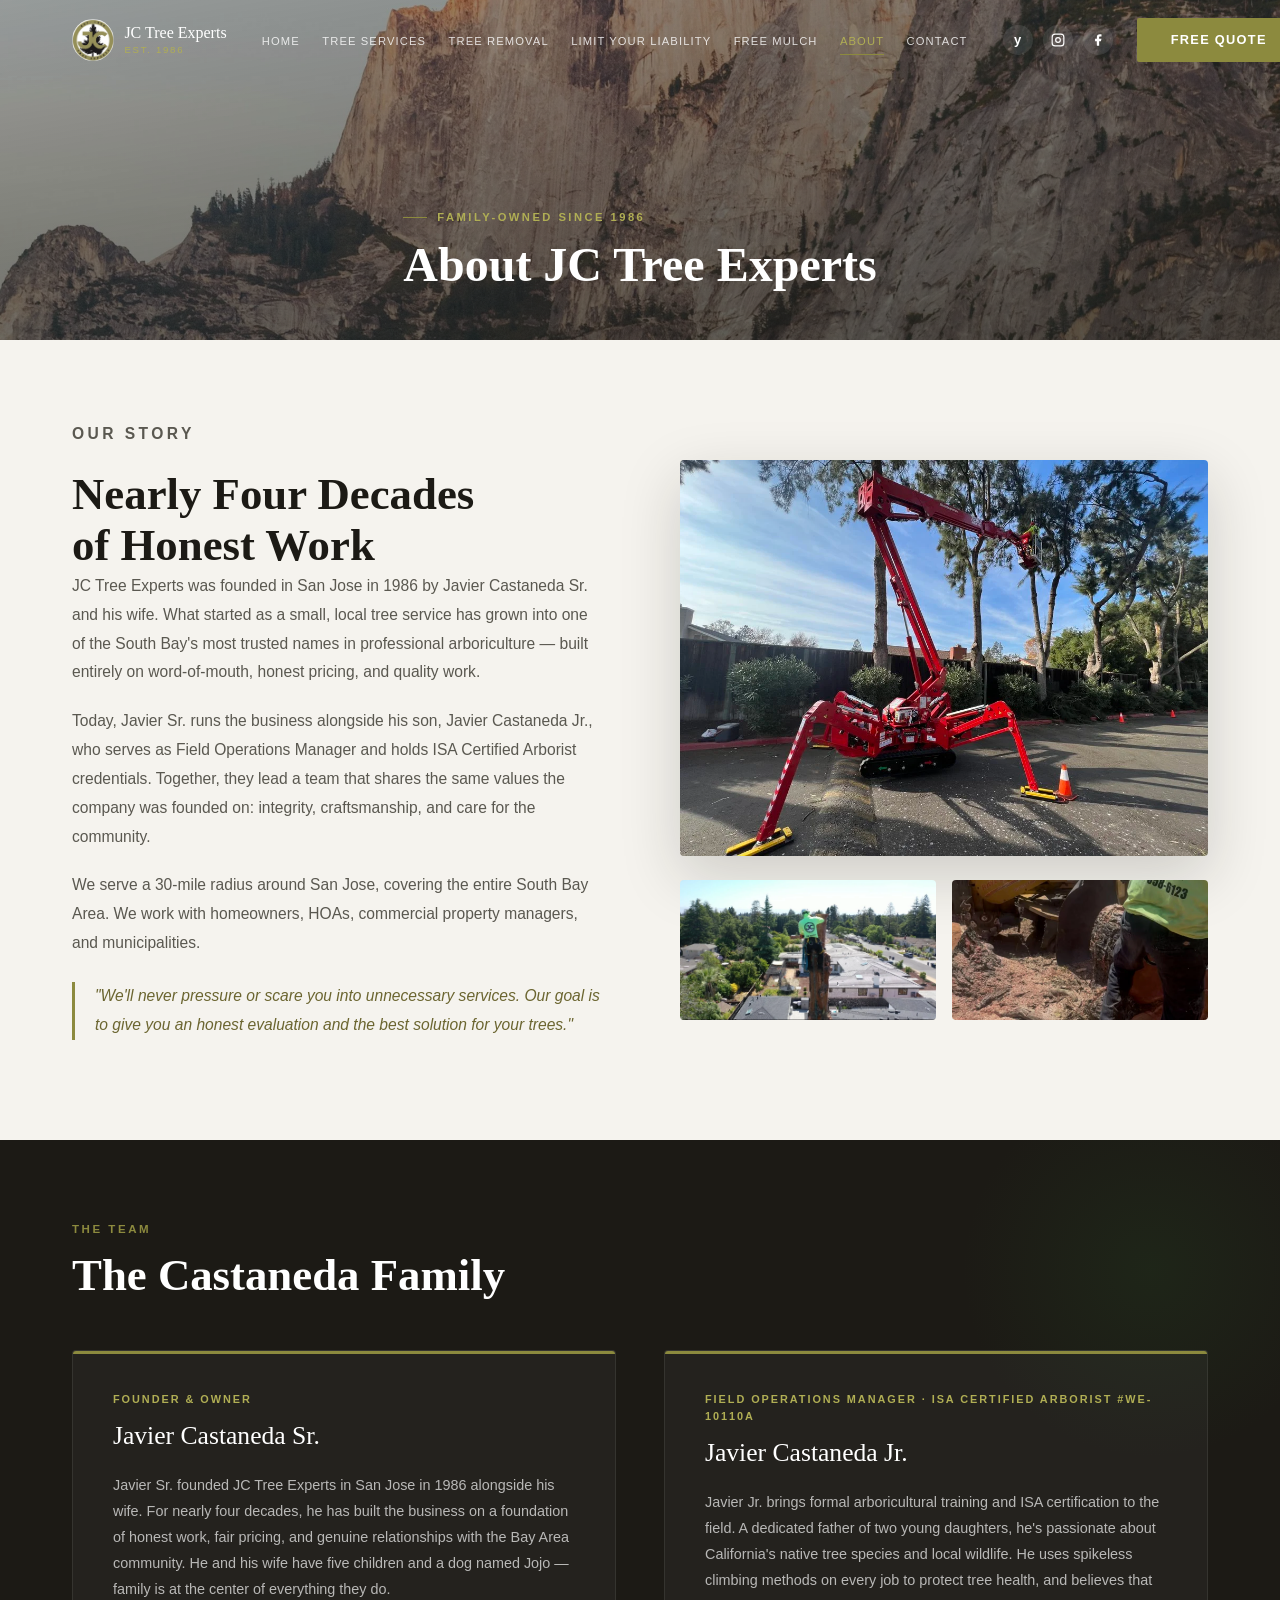
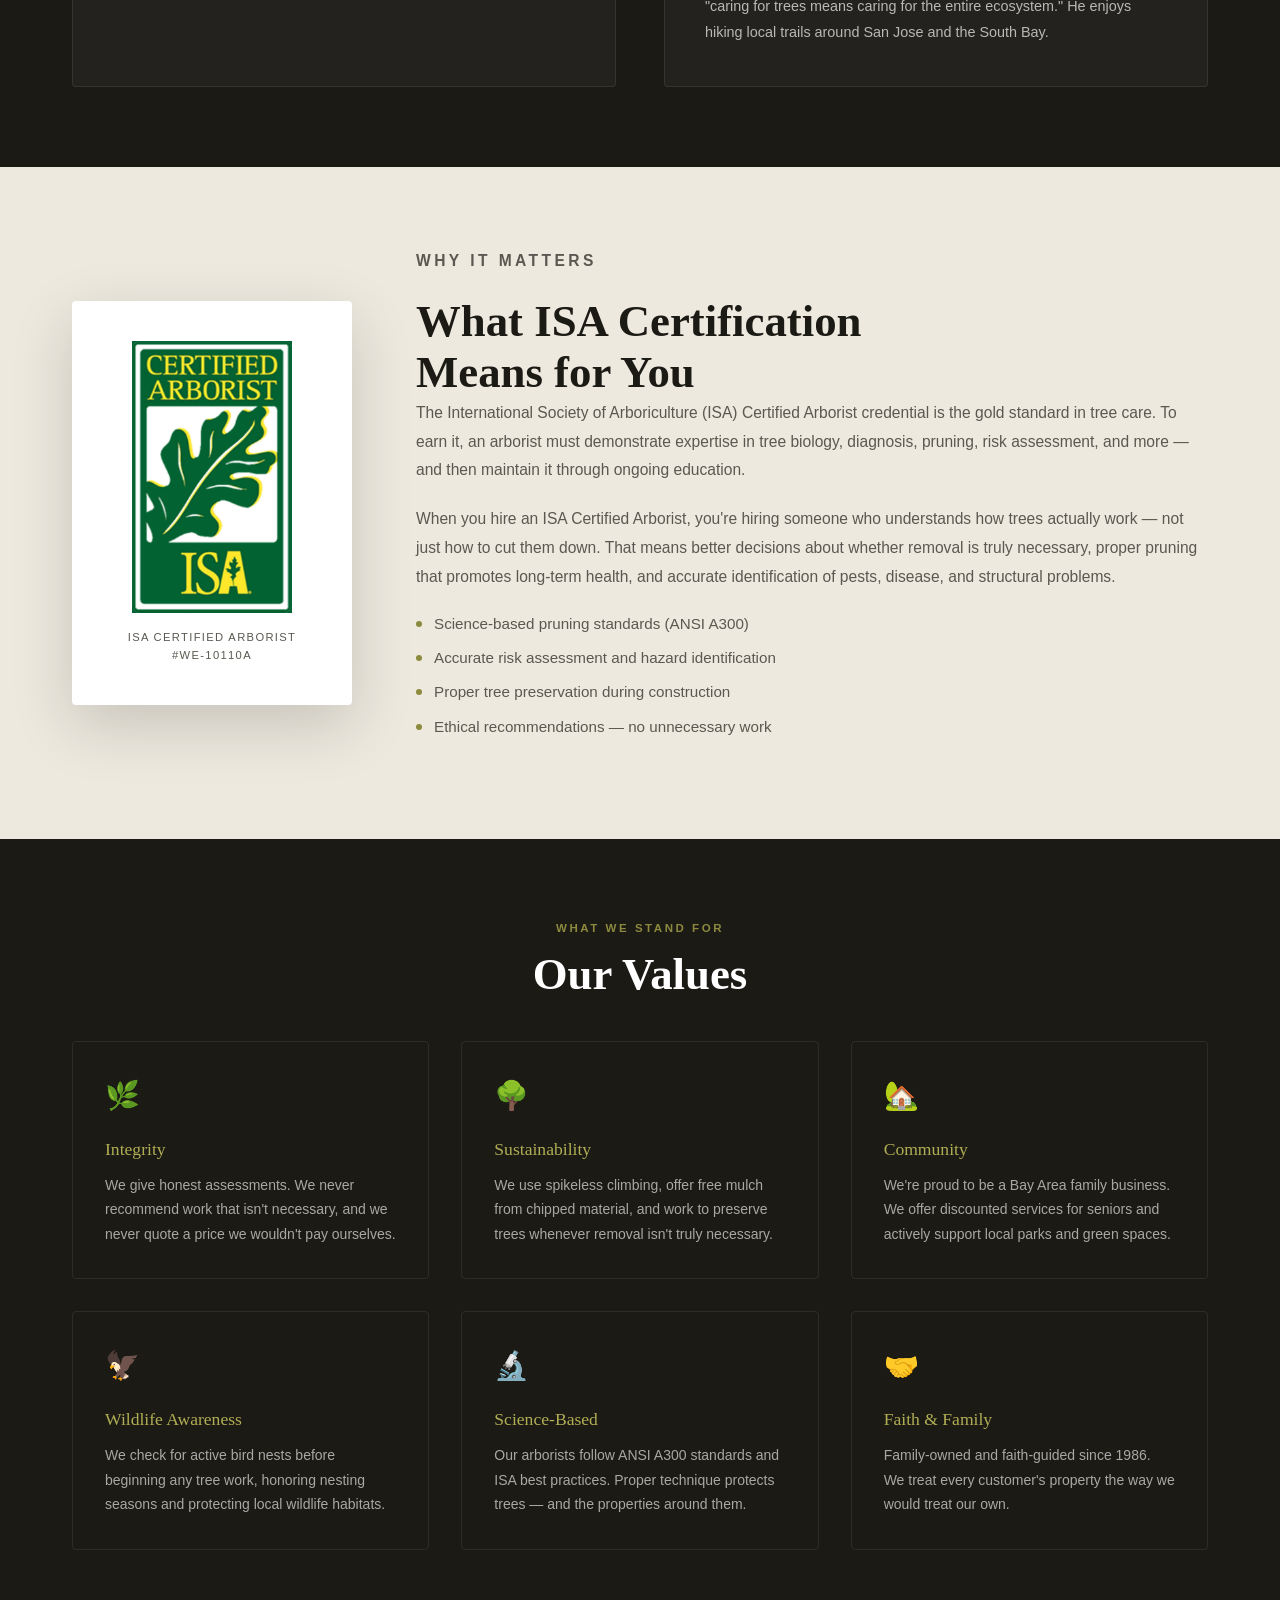
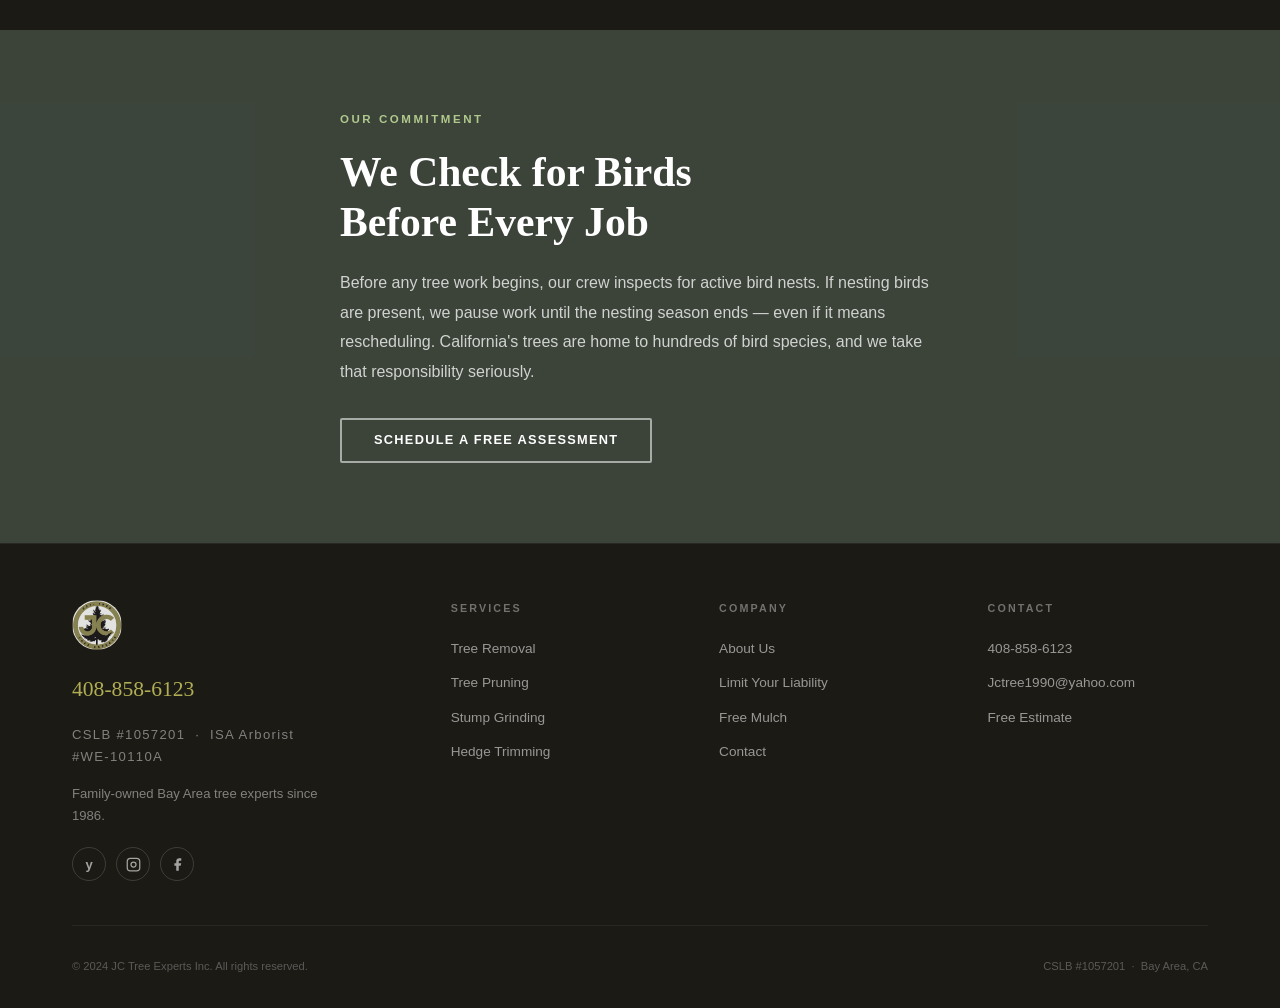
==== about.html @ c5235507 "Replace Yelp SVG with simple bold Y text" ====
<!DOCTYPE html>
<html lang="en">
<head>
<meta charset="UTF-8">
<meta name="viewport" content="width=device-width, initial-scale=1.0">
<title>About Us | JC Tree Experts</title>
<meta name="description" content="JC Tree Experts — family-owned since 1986 by Javier Castaneda Sr. and son Javier Jr., ISA Certified Arborist. Serving the South Bay Area with integrity.">
<link rel="stylesheet" href="styles.css">
<style>
.about-story{padding:5rem 0;background:var(--cream)}
.story-grid{display:grid;grid-template-columns:1fr 1fr;gap:5rem;align-items:center}
.about-team{background:var(--dark);padding:5rem 0;position:relative;overflow:hidden}
.about-team::before{content:'';position:absolute;top:-60px;right:-60px;width:380px;height:380px;border-radius:50%;background:radial-gradient(circle,rgba(45,106,45,.14) 0%,transparent 70%);pointer-events:none}
.team-grid{display:grid;grid-template-columns:1fr 1fr;gap:3rem;margin-top:3rem}
.team-card{background:rgba(255,255,255,.04);border:1px solid rgba(255,255,255,.08);border-radius:4px;padding:2.5rem;position:relative;overflow:hidden}
.team-card::before{content:'';position:absolute;top:0;left:0;right:0;height:3px;background:var(--gold)}
.team-role{font-size:.68rem;font-weight:600;letter-spacing:.18em;text-transform:uppercase;color:var(--gold-l);margin-bottom:.5rem}
.team-name{font-family:var(--serif);font-size:1.6rem;color:#fff;margin-bottom:1rem}
.team-bio{font-size:.9rem;color:rgba(255,255,255,.68);line-height:1.8}
.isa-section{padding:5rem 0;background:var(--cream2)}
.isa-grid{display:grid;grid-template-columns:280px 1fr;gap:4rem;align-items:center}
.isa-badge-big{background:#fff;padding:2.5rem;border-radius:4px;text-align:center;box-shadow:var(--sh-lg)}
.isa-badge-big img{width:160px;margin:0 auto}
.isa-badge-big p{margin-top:1rem;font-size:.7rem;letter-spacing:.12em;text-transform:uppercase;color:var(--textm)}
.values-section{padding:5rem 0;background:var(--dark)}
.values-grid{display:grid;grid-template-columns:repeat(3,1fr);gap:2rem;margin-top:2.5rem}
.value-card{padding:2rem;border:1px solid rgba(255,255,255,.08);border-radius:4px;transition:all .3s var(--ease)}
.value-card:hover{background:rgba(140,138,62,.08);border-color:rgba(140,138,62,.3);transform:translateY(-3px)}
.value-icon{font-size:1.75rem;margin-bottom:1rem}
.value-title{font-family:var(--serif);font-size:1.1rem;color:var(--gold-l);margin-bottom:.625rem}
.value-desc{font-size:.875rem;color:rgba(255,255,255,.62);line-height:1.75}
.nature-section{position:relative;min-height:400px;display:flex;align-items:center;padding:5rem 0}
.nature-bg{position:absolute;inset:0;background:url('images/bird.jpg') center/cover;background-attachment:fixed}
.nature-ov{position:absolute;inset:0;background:rgba(8,20,8,.78)}
.nature-c{position:relative;z-index:1;max-width:600px}
@media(max-width:900px){.story-grid{grid-template-columns:1fr;gap:3rem}.team-grid{grid-template-columns:1fr;gap:2rem}.isa-grid{grid-template-columns:1fr}.values-grid{grid-template-columns:1fr 1fr}.isa-badge-big{max-width:280px}.nature-bg{background-attachment:scroll}}
@media(max-width:540px){.values-grid{grid-template-columns:1fr}}
</style>
</head>
<body>

<nav id="nav">
  <div class="wrap">
    <div class="nav-inner">
      <a href="index.html" class="nav-logo"><img src="images/logo.png" alt="JC Tree Experts"><div><div class="nav-logo-name">JC Tree Experts</div><span class="nav-logo-est">Est. 1986</span></div></a>
      <ul class="nav-links">
        <li><a href="index.html">Home</a></li>
        <li><a href="tree-services.html">Tree Services</a></li>
        <li><a href="tree-removal.html">Tree Removal</a></li>
        <li><a href="limit-liability.html">Limit Your Liability</a></li>
        <li><a href="free-mulch.html">Free Mulch</a></li>
        <li><a href="about.html">About</a></li>
        <li><a href="contact.html">Contact</a></li>
      </ul>
      <div class="nav-socials">
        <a href="https://www.yelp.com/biz/jc-tree-experts-san-jose" target="_blank" class="nav-social"><span style="font-weight:800;font-size:13px;line-height:1;font-family:Arial,sans-serif">y</span></a>
        <a href="https://www.instagram.com/jctreeexperts" target="_blank" class="nav-social"><svg viewBox="0 0 24 24" fill="none" stroke="currentColor" stroke-width="2"><rect x="2" y="2" width="20" height="20" rx="5"/><circle cx="12" cy="12" r="4"/><circle cx="17.5" cy="6.5" r=".5" fill="currentColor" stroke="none"/></svg></a>
        <a href="https://www.facebook.com/jctreeexperts" target="_blank" class="nav-social"><svg viewBox="0 0 24 24" fill="currentColor"><path d="M18 2h-3a5 5 0 00-5 5v3H7v4h3v8h4v-8h3l1-4h-4V7a1 1 0 011-1h3z"/></svg></a>
      </div>
      <div class="nav-cta"><a href="contact.html" class="btn btn-gold">Free Quote</a></div>
      <button class="hbg" id="hbg" aria-label="Open menu"><span></span><span></span><span></span></button>
    </div>
  </div>
</nav>

<div class="mob-menu" id="mobMenu">
  <a href="index.html" class="mob-link">Home</a><a href="tree-services.html" class="mob-link">Tree Services</a><a href="tree-removal.html" class="mob-link">Tree Removal</a><a href="limit-liability.html" class="mob-link">Limit Your Liability</a><a href="free-mulch.html" class="mob-link">Free Mulch</a><a href="about.html" class="mob-link">About</a><a href="contact.html" class="mob-link">Contact</a>
  <a href="contact.html" class="btn btn-gold mob-link">Get a Free Quote</a>
  <div class="mob-socials">
    <a href="https://www.yelp.com/biz/jc-tree-experts-san-jose" target="_blank" class="mob-social"><span style="font-weight:800;font-size:13px;line-height:1;font-family:Arial,sans-serif">y</span></a>
    <a href="https://www.instagram.com/jctreeexperts" target="_blank" class="mob-social"><svg viewBox="0 0 24 24" fill="none" stroke="currentColor" stroke-width="2"><rect x="2" y="2" width="20" height="20" rx="5"/><circle cx="12" cy="12" r="4"/></svg></a>
    <a href="https://www.facebook.com/jctreeexperts" target="_blank" class="mob-social"><svg viewBox="0 0 24 24" fill="currentColor"><path d="M18 2h-3a5 5 0 00-5 5v3H7v4h3v8h4v-8h3l1-4h-4V7a1 1 0 011-1h3z"/></svg></a>
  </div>
</div>

<div class="page-hero">
  <div class="page-hero-bg" style="background-image:url('images/giving-back.jpg');background-position:center 35%"></div>
  <div class="page-hero-ov"></div>
  <div class="wrap page-hero-c">
    <div class="page-hero-label">Family-Owned Since 1986</div>
    <h1>About JC Tree Experts</h1>
  </div>
</div>

<section class="about-story">
  <div class="wrap">
    <div class="story-grid">
      <div class="prose fu">
        <p class="sec-label">Our Story</p>
        <h2 class="sec-h2">Nearly Four Decades<br>of Honest Work</h2>
        <p>JC Tree Experts was founded in San Jose in 1986 by Javier Castaneda Sr. and his wife. What started as a small, local tree service has grown into one of the South Bay's most trusted names in professional arboriculture — built entirely on word-of-mouth, honest pricing, and quality work.</p>
        <p>Today, Javier Sr. runs the business alongside his son, Javier Castaneda Jr., who serves as Field Operations Manager and holds ISA Certified Arborist credentials. Together, they lead a team that shares the same values the company was founded on: integrity, craftsmanship, and care for the community.</p>
        <p>We serve a 30-mile radius around San Jose, covering the entire South Bay Area. We work with homeowners, HOAs, commercial property managers, and municipalities.</p>
        <p style="font-style:italic;color:var(--gold-d);border-left:3px solid var(--gold);padding-left:1.25rem;margin-top:1.5rem">"We'll never pressure or scare you into unnecessary services. Our goal is to give you an honest evaluation and the best solution for your trees."</p>
      </div>
      <div class="fu d2">
        <img src="images/tree-care.jpg" alt="JC Tree Experts team at work" style="width:100%;border-radius:4px;box-shadow:var(--sh-lg);margin-bottom:1.5rem">
        <div style="display:grid;grid-template-columns:1fr 1fr;gap:1rem">
          <img src="images/tree-removal.jpg" alt="Tree removal" style="width:100%;height:140px;object-fit:cover;border-radius:4px">
          <img src="images/stump-grinding.jpg" alt="Stump grinding" style="width:100%;height:140px;object-fit:cover;border-radius:4px">
        </div>
      </div>
    </div>
  </div>
</section>

<section class="about-team">
  <div class="wrap">
    <div class="fu">
      <p class="sec-label" style="color:var(--gold)">The Team</p>
      <h2 class="sec-h2-light">The Castaneda Family</h2>
    </div>
    <div class="team-grid">
      <div class="team-card fu d1">
        <div class="team-role">Founder &amp; Owner</div>
        <div class="team-name">Javier Castaneda Sr.</div>
        <p class="team-bio">Javier Sr. founded JC Tree Experts in San Jose in 1986 alongside his wife. For nearly four decades, he has built the business on a foundation of honest work, fair pricing, and genuine relationships with the Bay Area community. He and his wife have five children and a dog named Jojo — family is at the center of everything they do.</p>
      </div>
      <div class="team-card fu d2">
        <div class="team-role">Field Operations Manager · ISA Certified Arborist #WE-10110A</div>
        <div class="team-name">Javier Castaneda Jr.</div>
        <p class="team-bio">Javier Jr. brings formal arboricultural training and ISA certification to the field. A dedicated father of two young daughters, he's passionate about California's native tree species and local wildlife. He uses spikeless climbing methods on every job to protect tree health, and believes that "caring for trees means caring for the entire ecosystem." He enjoys hiking local trails around San Jose and the South Bay.</p>
      </div>
    </div>
  </div>
</section>

<section class="isa-section">
  <div class="wrap">
    <div class="isa-grid">
      <div class="isa-badge-big fu">
        <img src="images/isa-logo.jpg" alt="ISA Certified Arborist">
        <p>ISA Certified Arborist #WE-10110A</p>
      </div>
      <div class="prose fu d1">
        <p class="sec-label">Why It Matters</p>
        <h2 class="sec-h2">What ISA Certification<br>Means for You</h2>
        <p>The International Society of Arboriculture (ISA) Certified Arborist credential is the gold standard in tree care. To earn it, an arborist must demonstrate expertise in tree biology, diagnosis, pruning, risk assessment, and more — and then maintain it through ongoing education.</p>
        <p>When you hire an ISA Certified Arborist, you're hiring someone who understands how trees actually work — not just how to cut them down. That means better decisions about whether removal is truly necessary, proper pruning that promotes long-term health, and accurate identification of pests, disease, and structural problems.</p>
        <ul>
          <li>Science-based pruning standards (ANSI A300)</li>
          <li>Accurate risk assessment and hazard identification</li>
          <li>Proper tree preservation during construction</li>
          <li>Ethical recommendations — no unnecessary work</li>
        </ul>
      </div>
    </div>
  </div>
</section>

<section class="values-section">
  <div class="wrap">
    <div class="fu" style="text-align:center">
      <p class="sec-label" style="color:var(--gold)">What We Stand For</p>
      <h2 class="sec-h2-light">Our Values</h2>
    </div>
    <div class="values-grid">
      <div class="value-card fu">
        <div class="value-icon">🌿</div>
        <div class="value-title">Integrity</div>
        <p class="value-desc">We give honest assessments. We never recommend work that isn't necessary, and we never quote a price we wouldn't pay ourselves.</p>
      </div>
      <div class="value-card fu d1">
        <div class="value-icon">🌳</div>
        <div class="value-title">Sustainability</div>
        <p class="value-desc">We use spikeless climbing, offer free mulch from chipped material, and work to preserve trees whenever removal isn't truly necessary.</p>
      </div>
      <div class="value-card fu d2">
        <div class="value-icon">🏡</div>
        <div class="value-title">Community</div>
        <p class="value-desc">We're proud to be a Bay Area family business. We offer discounted services for seniors and actively support local parks and green spaces.</p>
      </div>
      <div class="value-card fu d1">
        <div class="value-icon">🦅</div>
        <div class="value-title">Wildlife Awareness</div>
        <p class="value-desc">We check for active bird nests before beginning any tree work, honoring nesting seasons and protecting local wildlife habitats.</p>
      </div>
      <div class="value-card fu d2">
        <div class="value-icon">🔬</div>
        <div class="value-title">Science-Based</div>
        <p class="value-desc">Our arborists follow ANSI A300 standards and ISA best practices. Proper technique protects trees — and the properties around them.</p>
      </div>
      <div class="value-card fu d3">
        <div class="value-icon">🤝</div>
        <div class="value-title">Faith &amp; Family</div>
        <p class="value-desc">Family-owned and faith-guided since 1986. We treat every customer's property the way we would treat our own.</p>
      </div>
    </div>
  </div>
</section>

<section class="nature-section">
  <div class="nature-bg"></div>
  <div class="nature-ov"></div>
  <div class="wrap">
    <div class="nature-c fu">
      <p style="font-size:.72rem;font-weight:600;letter-spacing:.22em;text-transform:uppercase;color:rgba(190,215,150,.9);margin-bottom:1.25rem">Our Commitment</p>
      <h2 style="font-family:var(--serif);font-size:clamp(1.75rem,3.5vw,2.6rem);color:#fff;line-height:1.2;margin-bottom:1.25rem">We Check for Birds<br>Before Every Job</h2>
      <p style="font-size:1rem;color:rgba(255,255,255,.76);line-height:1.85;margin-bottom:2rem">Before any tree work begins, our crew inspects for active bird nests. If nesting birds are present, we pause work until the nesting season ends — even if it means rescheduling. California's trees are home to hundreds of bird species, and we take that responsibility seriously.</p>
      <a href="contact.html" class="btn btn-outline">Schedule a Free Assessment</a>
    </div>
  </div>
</section>

<footer>
  <div class="wrap">
    <div class="ft-grid">
      <div class="ft-brand"><img src="images/logo.png" alt="JC Tree Experts"><a href="tel:4088586123" class="ft-phone">408-858-6123</a><p class="ft-lic">CSLB #1057201 &nbsp;·&nbsp; ISA Arborist #WE-10110A</p><p>Family-owned Bay Area tree experts since 1986.</p>
        <div class="ft-socials">
          <a href="https://www.yelp.com/biz/jc-tree-experts-san-jose" target="_blank" class="ft-social"><span style="font-weight:800;font-size:13px;line-height:1;font-family:Arial,sans-serif">y</span></a>
          <a href="https://www.instagram.com/jctreeexperts" target="_blank" class="ft-social"><svg viewBox="0 0 24 24" fill="none" stroke="currentColor" stroke-width="2"><rect x="2" y="2" width="20" height="20" rx="5"/><circle cx="12" cy="12" r="4"/><circle cx="17.5" cy="6.5" r=".5" fill="currentColor" stroke="none"/></svg></a>
          <a href="https://www.facebook.com/jctreeexperts" target="_blank" class="ft-social"><svg viewBox="0 0 24 24" fill="currentColor"><path d="M18 2h-3a5 5 0 00-5 5v3H7v4h3v8h4v-8h3l1-4h-4V7a1 1 0 011-1h3z"/></svg></a>
        </div>
      </div>
      <div class="ft-col"><h4>Services</h4><ul class="ft-links"><li><a href="tree-removal.html">Tree Removal</a></li><li><a href="tree-services.html">Tree Pruning</a></li><li><a href="tree-services.html">Stump Grinding</a></li><li><a href="tree-services.html">Hedge Trimming</a></li></ul></div>
      <div class="ft-col"><h4>Company</h4><ul class="ft-links"><li><a href="about.html">About Us</a></li><li><a href="limit-liability.html">Limit Your Liability</a></li><li><a href="free-mulch.html">Free Mulch</a></li><li><a href="contact.html">Contact</a></li></ul></div>
      <div class="ft-col"><h4>Contact</h4><ul class="ft-links"><li><a href="tel:4088586123">408-858-6123</a></li><li><a href="mailto:Jctree1990@yahoo.com">Jctree1990@yahoo.com</a></li><li><a href="contact.html">Free Estimate</a></li></ul></div>
    </div>
    <div class="ft-bottom"><p>© 2024 JC Tree Experts Inc. All rights reserved.</p><p>CSLB #1057201 &nbsp;·&nbsp; Bay Area, CA</p></div>
  </div>
</footer>
<script src="scripts.js"></script>
</body>
</html>
---- styles.css ----
*,*::before,*::after{box-sizing:border-box;margin:0;padding:0}
html{scroll-behavior:smooth}
body{font-family:-apple-system,'Helvetica Neue',Helvetica,sans-serif;background:#f5f3ee;color:#2e2c25;overflow-x:hidden;line-height:1.6}
img{display:block;max-width:100%}
a{color:inherit;text-decoration:none}

:root{
  --gold:#8C8A3E;--gold-l:#b0ae54;--gold-d:#6b6530;
  --dark:#1c1a15;--dark2:#272520;--dark3:#3a3830;
  --green:#2d6a2d;
  --cream:#f5f3ee;--cream2:#ede9df;
  --text:#2e2c25;--textm:#5a5850;--textl:#8a8880;
  --white:#ffffff;
  --serif:Georgia,'Times New Roman',serif;
  --sans:-apple-system,'Helvetica Neue',Helvetica,sans-serif;
  --ease:cubic-bezier(.4,0,.2,1);
  --sh-sm:0 2px 8px rgba(28,26,21,.08);
  --sh-md:0 8px 32px rgba(28,26,21,.14);
  --sh-lg:0 20px 60px rgba(28,26,21,.18);
}

/* ── ANIMATIONS ── */
.fu{opacity:0;transform:translateY(28px);transition:opacity .7s var(--ease),transform .7s var(--ease)}
.fu.vis{opacity:1;transform:translateY(0)}
.d1{transition-delay:.1s}.d2{transition-delay:.2s}.d3{transition-delay:.3s}.d4{transition-delay:.4s}.d5{transition-delay:.5s}
@keyframes fadeUp{from{opacity:0;transform:translateY(24px)}to{opacity:1;transform:translateY(0)}}
@keyframes heroZoom{from{transform:scale(1.1)}to{transform:scale(1)}}
@keyframes scrollPulse{0%,100%{opacity:.4;transform:scaleY(1)}50%{opacity:.9;transform:scaleY(1.3)}}

/* ── LAYOUT ── */
.wrap{max-width:1200px;margin:0 auto;padding:0 2rem}
.sec-pad{padding:6rem 0}

/* ── TYPOGRAPHY ── */
.sec-label{font-size:.72rem;font-weight:600;letter-spacing:.22em;text-transform:uppercase;color:var(--gold)}
.sec-h2{font-family:var(--serif);font-size:clamp(1.9rem,3.5vw,2.9rem);color:var(--dark);line-height:1.15;margin-top:.75rem}
.sec-h2-light{font-family:var(--serif);font-size:clamp(1.9rem,3.5vw,2.9rem);color:#fff;line-height:1.15;margin-top:.75rem}

/* ── BUTTONS ── */
.btn{display:inline-flex;align-items:center;gap:.5rem;padding:.875rem 2rem;font-family:var(--sans);font-size:.8rem;font-weight:600;letter-spacing:.1em;text-transform:uppercase;border-radius:2px;cursor:pointer;border:2px solid transparent;transition:all .25s var(--ease);white-space:nowrap;line-height:1}
.btn svg{width:15px;height:15px;flex-shrink:0}
.btn-gold{background:var(--gold);color:#fff;border-color:var(--gold)}
.btn-gold:hover{background:var(--gold-d);border-color:var(--gold-d);transform:translateY(-2px);box-shadow:0 8px 24px rgba(140,138,62,.35)}
.btn-outline{background:transparent;color:#fff;border-color:rgba(255,255,255,.55)}
.btn-outline:hover{background:rgba(255,255,255,.1);border-color:#fff;transform:translateY(-2px)}
.btn-outline-dark{background:transparent;color:var(--dark);border-color:var(--dark)}
.btn-outline-dark:hover{background:var(--dark);color:#fff;transform:translateY(-2px)}
.btn-ghost-gold{background:transparent;color:var(--gold);border-color:var(--gold)}
.btn-ghost-gold:hover{background:var(--gold);color:#fff;transform:translateY(-2px)}

/* ── NAV ── */
#nav{position:fixed;top:0;left:0;right:0;z-index:1000;padding:1.1rem 0;transition:all .4s var(--ease)}
#nav.scrolled{background:rgba(28,26,21,.97);backdrop-filter:blur(12px);-webkit-backdrop-filter:blur(12px);padding:.7rem 0;box-shadow:0 2px 20px rgba(0,0,0,.3)}
.nav-inner{display:flex;align-items:center;justify-content:space-between;gap:1.5rem}
.nav-logo{display:flex;align-items:center;gap:.65rem;flex-shrink:0}
.nav-logo img{width:42px;height:42px;border-radius:50%;object-fit:cover}
.nav-logo-name{font-family:var(--serif);font-size:1rem;color:#fff;line-height:1.2}
.nav-logo-est{display:block;font-family:var(--sans);font-size:.6rem;letter-spacing:.18em;text-transform:uppercase;color:var(--gold-l)}
.nav-links{display:flex;align-items:center;gap:0;list-style:none}
.nav-links a{font-size:.7rem;font-weight:500;letter-spacing:.1em;text-transform:uppercase;color:rgba(255,255,255,.8);transition:color .2s;padding:.5rem .7rem;position:relative;white-space:nowrap}
.nav-links a::after{content:'';position:absolute;bottom:0;left:.7rem;right:100%;height:1px;background:var(--gold);transition:right .3s var(--ease)}
.nav-links a:hover,.nav-links a.active{color:#fff}
.nav-links a:hover::after,.nav-links a.active::after{right:.7rem}
.nav-links a.active{color:var(--gold-l)}
.nav-cta{flex-shrink:0}
.nav-socials{display:flex;align-items:center;gap:.625rem;flex-shrink:0}
.nav-social{display:flex;align-items:center;justify-content:center;width:30px;height:30px;border-radius:50%;background:rgba(255,255,255,.1);color:#fff;transition:all .2s;font-size:.75rem;font-weight:700}
.nav-social:hover{background:var(--gold);transform:scale(1.1)}
.nav-social svg{width:14px;height:14px}

/* hamburger */
.hbg{display:none;flex-direction:column;gap:5px;cursor:pointer;padding:4px;background:none;border:none}
.hbg span{display:block;width:24px;height:2px;background:#fff;transition:all .3s var(--ease);transform-origin:center}
.hbg.open span:nth-child(1){transform:translateY(7px) rotate(45deg)}
.hbg.open span:nth-child(2){opacity:0;transform:scaleX(0)}
.hbg.open span:nth-child(3){transform:translateY(-7px) rotate(-45deg)}
.mob-menu{position:fixed;inset:0;background:var(--dark);z-index:999;display:flex;flex-direction:column;align-items:center;justify-content:center;gap:2rem;opacity:0;visibility:hidden;pointer-events:none;transition:opacity .35s var(--ease),visibility .35s var(--ease)}
.mob-menu.open{opacity:1;visibility:visible;pointer-events:all}
.mob-menu a{font-family:var(--serif);font-size:1.75rem;color:#fff;transition:color .2s}
.mob-menu a:hover,.mob-menu a.active{color:var(--gold)}
.mob-menu .btn{font-size:.8rem;font-family:var(--sans)}
.mob-socials{display:flex;gap:1rem;margin-top:.5rem}
.mob-social{display:flex;align-items:center;justify-content:center;width:40px;height:40px;border-radius:50%;border:1px solid rgba(255,255,255,.2);color:rgba(255,255,255,.7);transition:all .2s}
.mob-social:hover{border-color:var(--gold);color:var(--gold)}
.mob-social svg{width:16px;height:16px}

/* ── PAGE HERO (interior pages) ── */
.page-hero{position:relative;height:340px;display:flex;align-items:flex-end;overflow:hidden}
.page-hero-bg{position:absolute;inset:-5%;background-size:cover;background-position:center;animation:heroZoom 12s ease-out forwards}
.page-hero-ov{position:absolute;inset:0;background:linear-gradient(170deg,rgba(28,26,21,.4) 0%,rgba(28,26,21,.75) 100%)}
.page-hero-c{position:relative;z-index:1;padding-bottom:3rem}
.page-hero-label{font-size:.7rem;font-weight:600;letter-spacing:.22em;text-transform:uppercase;color:var(--gold-l);margin-bottom:.625rem;display:flex;align-items:center;gap:.625rem}
.page-hero-label::before{content:'';display:inline-block;width:24px;height:1px;background:var(--gold)}
.page-hero h1{font-family:var(--serif);font-size:clamp(1.9rem,4vw,3rem);color:#fff;line-height:1.15}

/* ── FOOTER ── */
footer{background:var(--dark);padding:3.5rem 0 2rem;border-top:1px solid rgba(255,255,255,.06)}
.ft-grid{display:grid;grid-template-columns:1.5fr 1fr 1fr 1fr;gap:3rem;margin-bottom:2.75rem}
.ft-brand img{width:50px;border-radius:50%;margin-bottom:.875rem;opacity:.88}
.ft-phone{font-family:var(--serif);font-size:1.35rem;color:var(--gold-l);display:inline-block;margin:.5rem 0 .2rem;transition:color .2s}
.ft-phone:hover{color:#fff}
.ft-lic{font-size:.65rem;letter-spacing:.1em;color:rgba(255,255,255,.3)}
.ft-brand p{margin-top:.875rem;font-size:.82rem;color:rgba(255,255,255,.45);line-height:1.7;max-width:260px}
.ft-socials{display:flex;gap:.625rem;margin-top:1.25rem}
.ft-social{display:flex;align-items:center;justify-content:center;width:34px;height:34px;border-radius:50%;border:1px solid rgba(255,255,255,.15);color:rgba(255,255,255,.6);transition:all .2s}
.ft-social:hover{border-color:var(--gold);color:var(--gold-l);transform:scale(1.1)}
.ft-social svg{width:15px;height:15px}
.ft-col h4{font-size:.67rem;font-weight:600;letter-spacing:.2em;text-transform:uppercase;color:rgba(255,255,255,.38);margin-bottom:1.1rem}
.ft-links{list-style:none;display:flex;flex-direction:column;gap:.55rem}
.ft-links a{font-size:.85rem;color:rgba(255,255,255,.55);transition:color .2s}
.ft-links a:hover{color:var(--gold-l)}
.ft-bottom{display:flex;align-items:center;justify-content:space-between;padding-top:2rem;border-top:1px solid rgba(255,255,255,.06)}
.ft-bottom p{font-size:.7rem;color:rgba(255,255,255,.28)}
.ft-bottom a{color:rgba(255,255,255,.28);transition:color .2s}
.ft-bottom a:hover{color:var(--gold-l)}

/* ── REVIEWS ── */
#reviews{padding:6rem 0;background:var(--dark);overflow:hidden}
.reviews-track-wrap{position:relative;margin-top:3rem}
.reviews-track{display:flex;gap:1.5rem;overflow-x:auto;scroll-snap-type:x mandatory;scrollbar-width:none;-ms-overflow-style:none;padding-bottom:.5rem;cursor:grab}
.reviews-track::-webkit-scrollbar{display:none}
.reviews-track.grabbing{cursor:grabbing}
.review-card{flex:0 0 340px;background:rgba(255,255,255,.05);border:1px solid rgba(255,255,255,.08);border-radius:4px;padding:2rem;scroll-snap-align:start;transition:transform .3s var(--ease),box-shadow .3s var(--ease)}
.review-card:hover{transform:translateY(-4px);box-shadow:0 16px 40px rgba(0,0,0,.3)}
.review-stars{display:flex;gap:3px;margin-bottom:1rem}
.review-stars span{color:var(--gold-l);font-size:1rem}
.review-text{font-size:.9rem;color:rgba(255,255,255,.75);line-height:1.75;margin-bottom:1.25rem;font-style:italic}
.review-text::before{content:'\201C';font-size:1.5rem;color:var(--gold);line-height:0;vertical-align:-.25em;margin-right:.2rem}
.review-author{display:flex;align-items:center;gap:.75rem}
.review-initials{width:36px;height:36px;border-radius:50%;background:var(--gold);display:flex;align-items:center;justify-content:center;font-size:.75rem;font-weight:700;color:#fff;flex-shrink:0}
.review-name{font-size:.875rem;font-weight:600;color:#fff;line-height:1.2}
.review-meta{font-size:.7rem;color:rgba(255,255,255,.4);letter-spacing:.05em}
.review-source{display:inline-flex;align-items:center;gap:.3rem;font-size:.65rem;font-weight:600;letter-spacing:.1em;text-transform:uppercase;margin-top:.3rem}
.review-source.yelp{color:#d32323}
.review-source.google{color:#4285f4}
.review-nav{display:flex;gap:.75rem;margin-top:1.75rem}
.review-btn{width:40px;height:40px;border-radius:50%;background:rgba(255,255,255,.08);border:1px solid rgba(255,255,255,.12);color:#fff;display:flex;align-items:center;justify-content:center;cursor:pointer;transition:all .2s}
.review-btn:hover{background:var(--gold);border-color:var(--gold)}
.review-btn svg{width:16px;height:16px}

/* ── CONTENT PROSE ── */
.prose h3{font-family:var(--serif);font-size:1.4rem;color:var(--dark);margin-bottom:.75rem;line-height:1.3}
.prose p{font-size:.975rem;color:var(--textm);line-height:1.85;margin-bottom:1.25rem}
.prose ul{list-style:none;display:flex;flex-direction:column;gap:.625rem;margin-bottom:1.25rem}
.prose ul li{display:flex;align-items:flex-start;gap:.75rem;font-size:.95rem;color:var(--textm);line-height:1.6}
.prose ul li::before{content:'';flex-shrink:0;width:6px;height:6px;border-radius:50%;background:var(--gold);margin-top:.55rem}
.prose-dark h3{color:#fff}
.prose-dark p{color:rgba(255,255,255,.7)}
.prose-dark ul li{color:rgba(255,255,255,.7)}

/* ── CALLOUT BOX ── */
.callout{background:var(--cream2);border-left:3px solid var(--gold);padding:1.5rem 1.75rem;border-radius:0 4px 4px 0;margin:1.5rem 0}
.callout p{margin-bottom:0;font-size:.95rem;color:var(--text)}
.callout-dark{background:rgba(140,138,62,.12);border-left:3px solid var(--gold)}
.callout-dark p{color:rgba(255,255,255,.8)}

/* ── STAT STRIP ── */
#stats-bar{background:var(--dark);padding:1.875rem 0}
.stats-row{display:flex;justify-content:space-around;align-items:center;gap:1.5rem;flex-wrap:wrap}
.stat{text-align:center;position:relative}
.stat+.stat::before{content:'';position:absolute;left:calc(-50% - .5rem);top:15%;bottom:15%;width:1px;background:rgba(255,255,255,.1)}
.stat-n{font-family:var(--serif);font-size:2.125rem;color:var(--gold-l);line-height:1;margin-bottom:.2rem}
.stat-l{font-size:.63rem;letter-spacing:.18em;text-transform:uppercase;color:rgba(255,255,255,.45)}

/* ── RESPONSIVE ── */
@media(max-width:1024px){
  .ft-grid{grid-template-columns:1fr 1fr}
}
@media(max-width:768px){
  .nav-links,.nav-cta,.nav-socials{display:none}
  .hbg{display:flex}
  .ft-grid{grid-template-columns:1fr 1fr}
  .ft-bottom{flex-direction:column;gap:.75rem;text-align:center}
  .stat+.stat::before{display:none}
}
@media(max-width:540px){
  .ft-grid{grid-template-columns:1fr;gap:2rem}
}
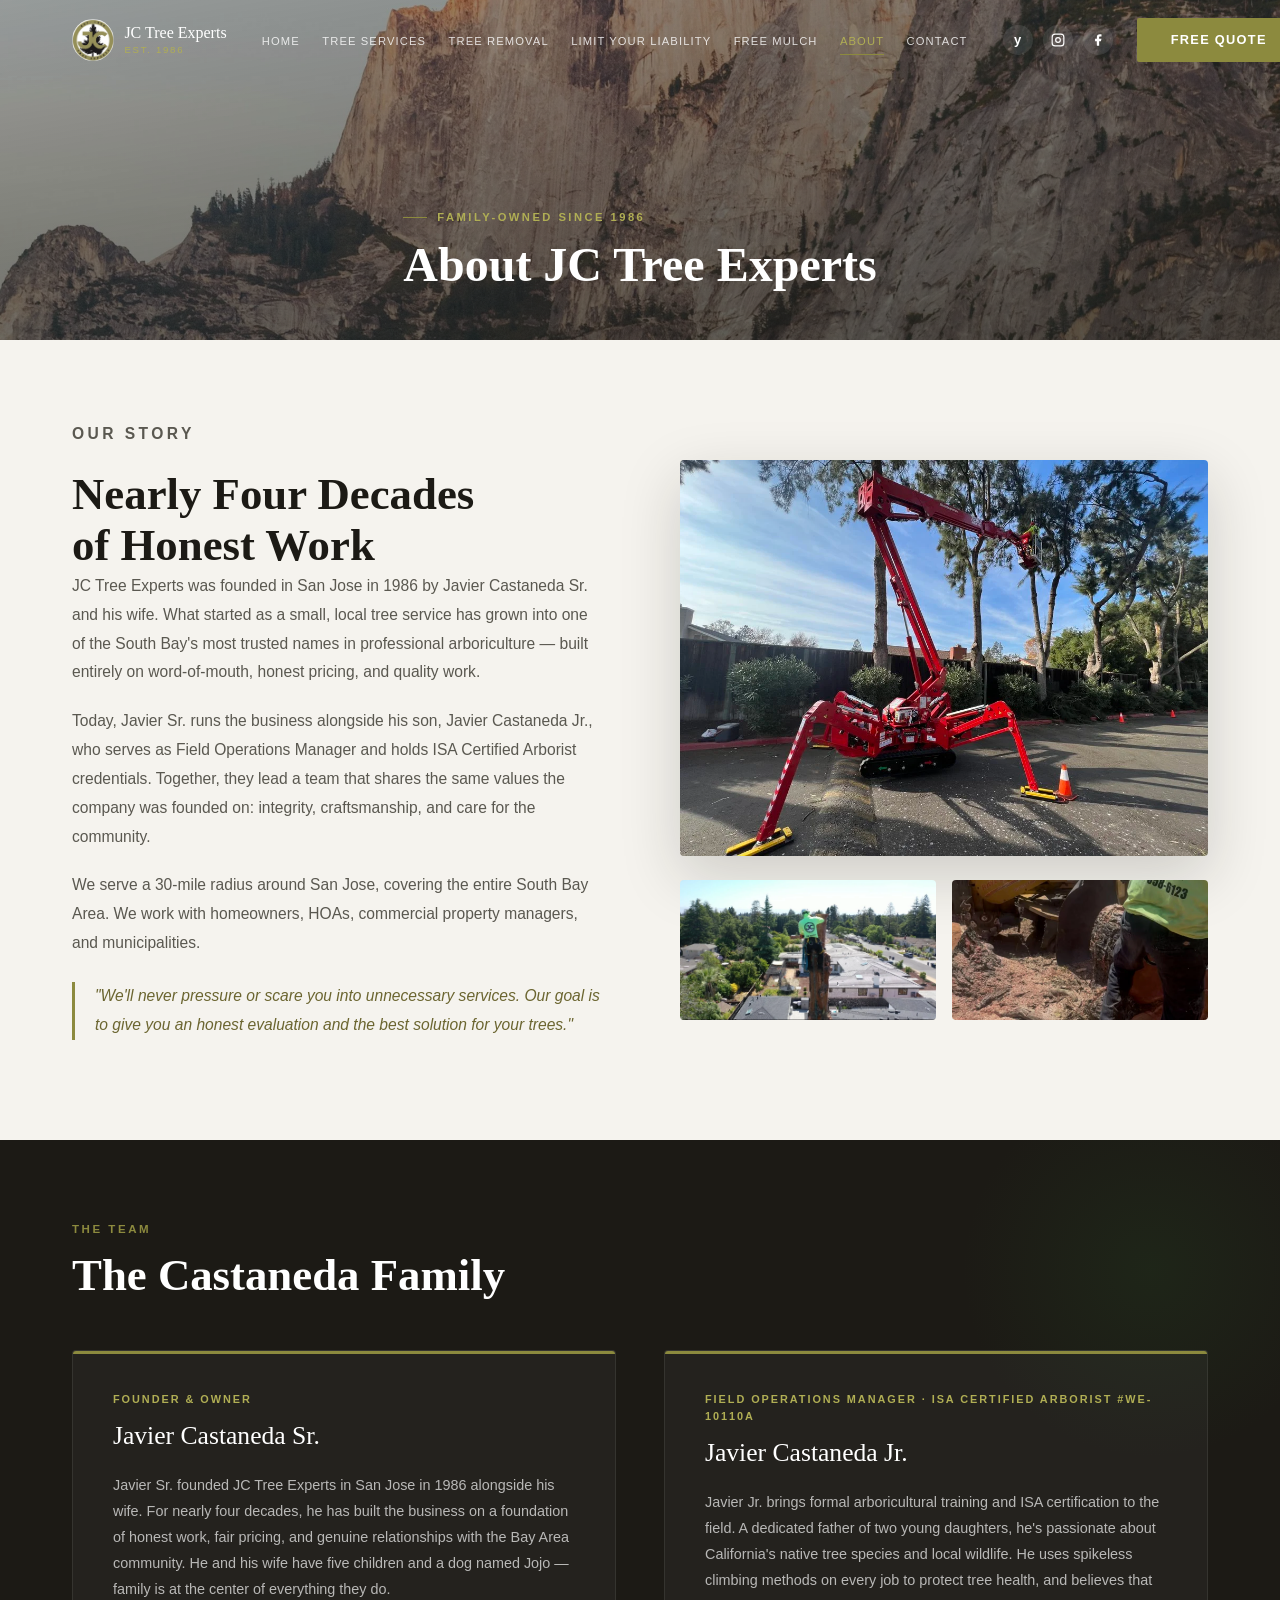
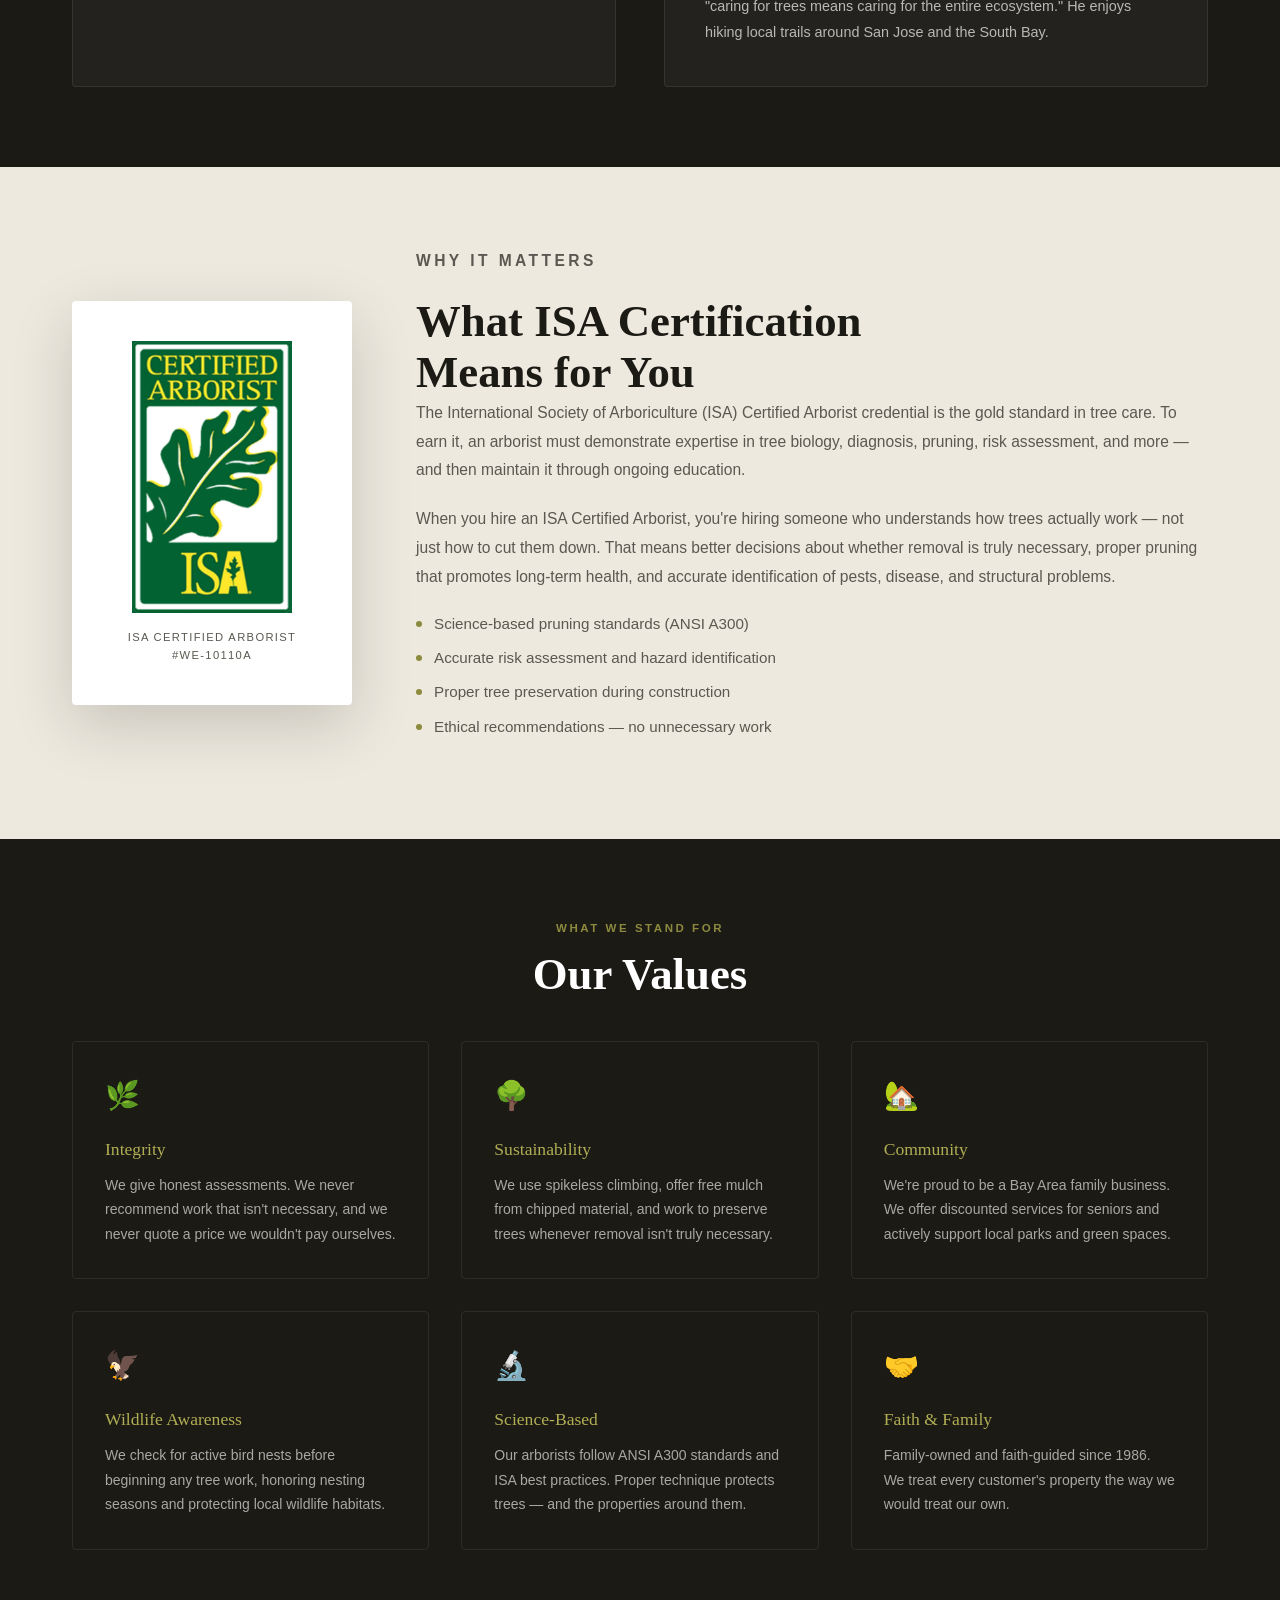
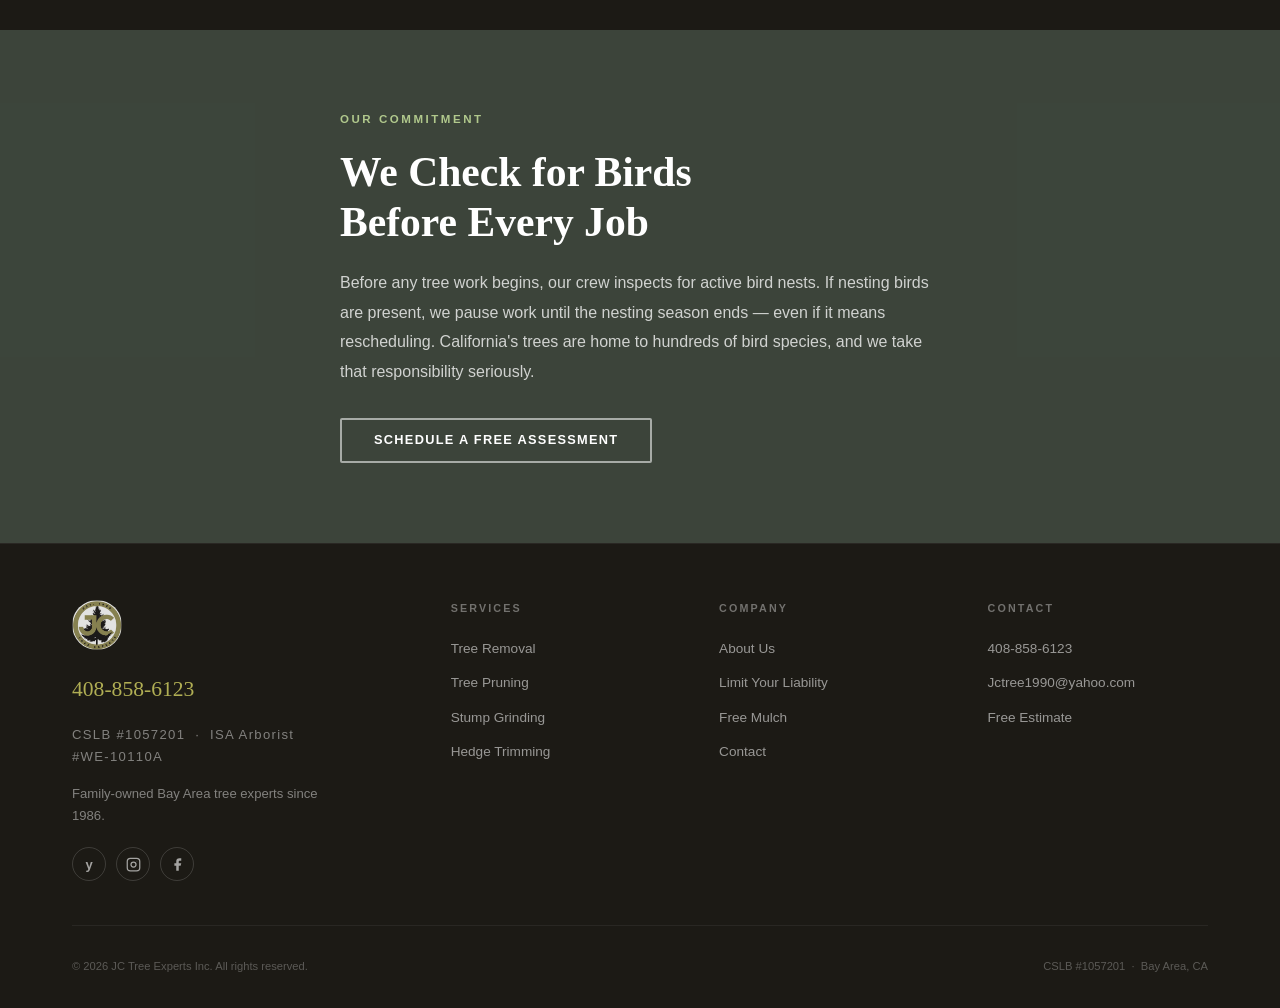
==== commit 84334cd5: "Update copyright to 2026" ====
--- a/about.html
+++ b/about.html
@@ -216,7 +216,7 @@
       <div class="ft-col"><h4>Company</h4><ul class="ft-links"><li><a href="about.html">About Us</a></li><li><a href="limit-liability.html">Limit Your Liability</a></li><li><a href="free-mulch.html">Free Mulch</a></li><li><a href="contact.html">Contact</a></li></ul></div>
       <div class="ft-col"><h4>Contact</h4><ul class="ft-links"><li><a href="tel:4088586123">408-858-6123</a></li><li><a href="mailto:Jctree1990@yahoo.com">Jctree1990@yahoo.com</a></li><li><a href="contact.html">Free Estimate</a></li></ul></div>
     </div>
-    <div class="ft-bottom"><p>© 2024 JC Tree Experts Inc. All rights reserved.</p><p>CSLB #1057201 &nbsp;·&nbsp; Bay Area, CA</p></div>
+    <div class="ft-bottom"><p>© 2026 JC Tree Experts Inc. All rights reserved.</p><p>CSLB #1057201 &nbsp;·&nbsp; Bay Area, CA</p></div>
   </div>
 </footer>
 <script src="scripts.js"></script>
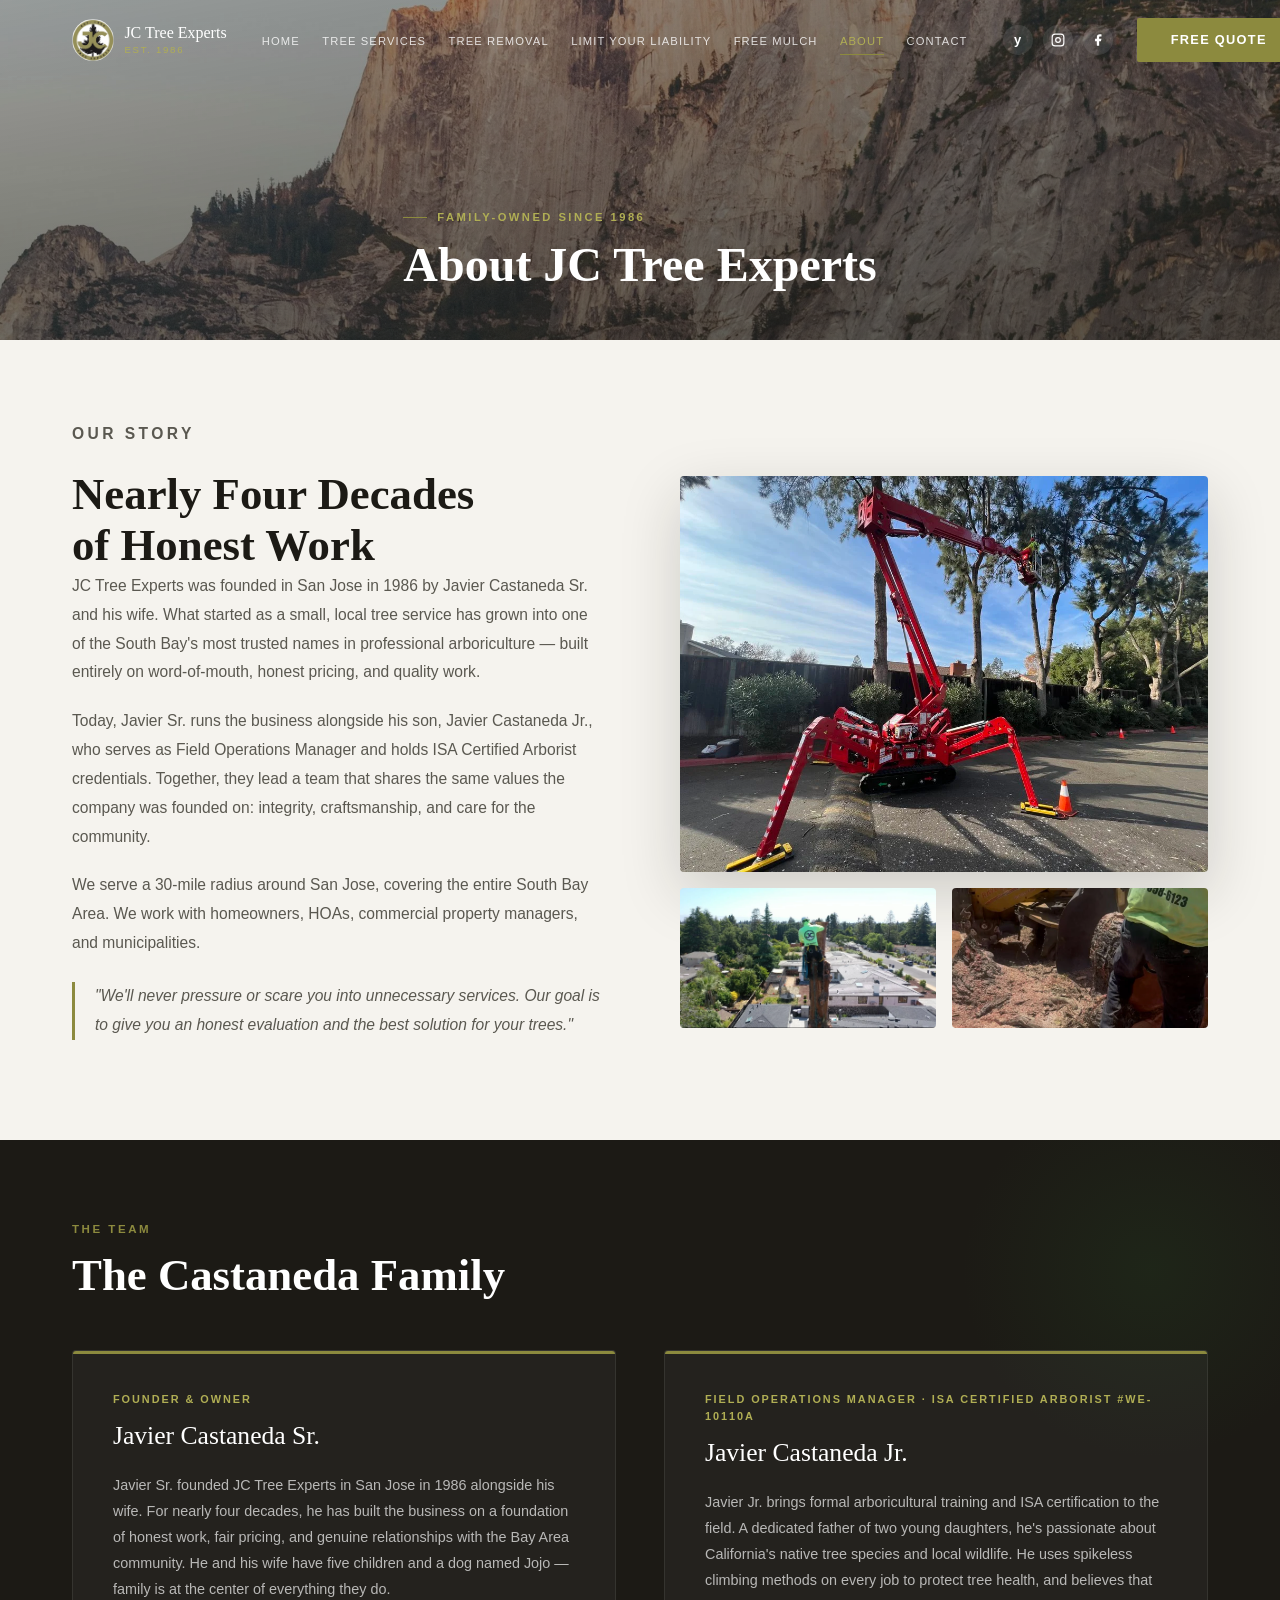
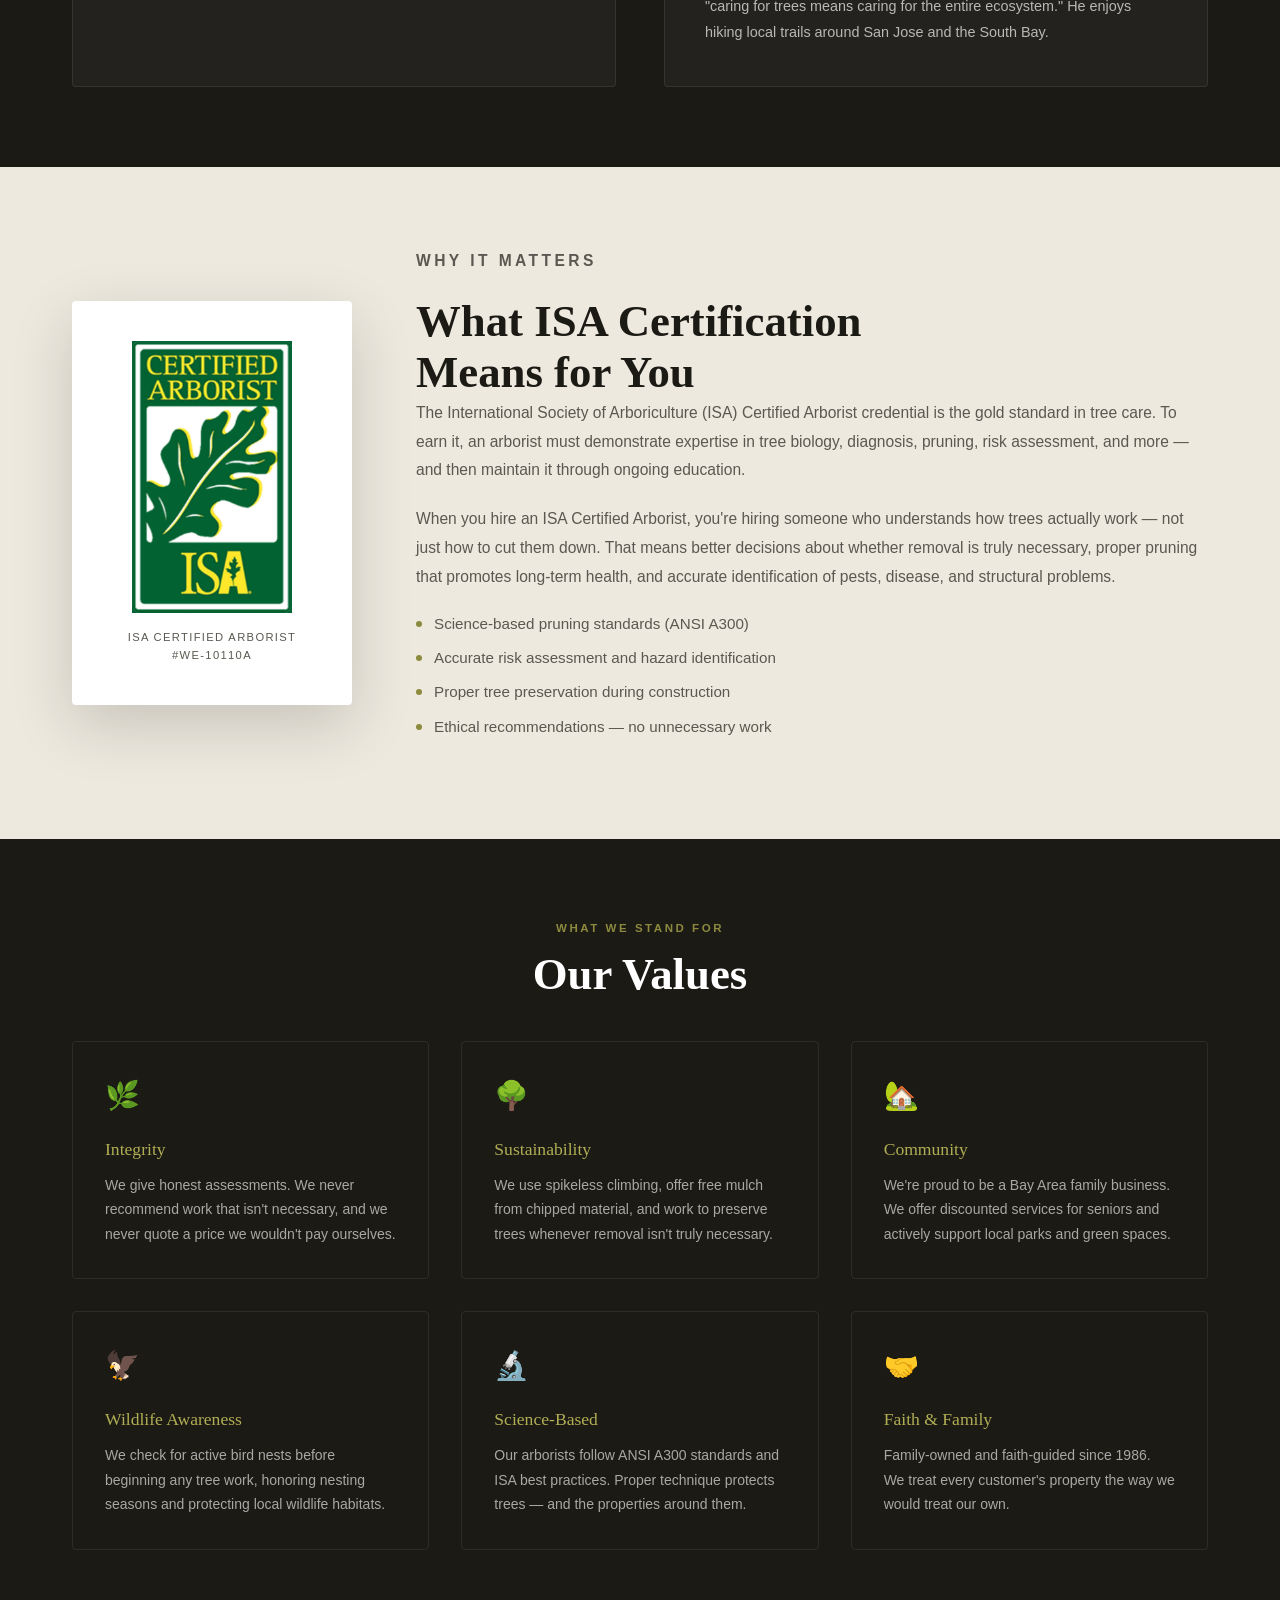
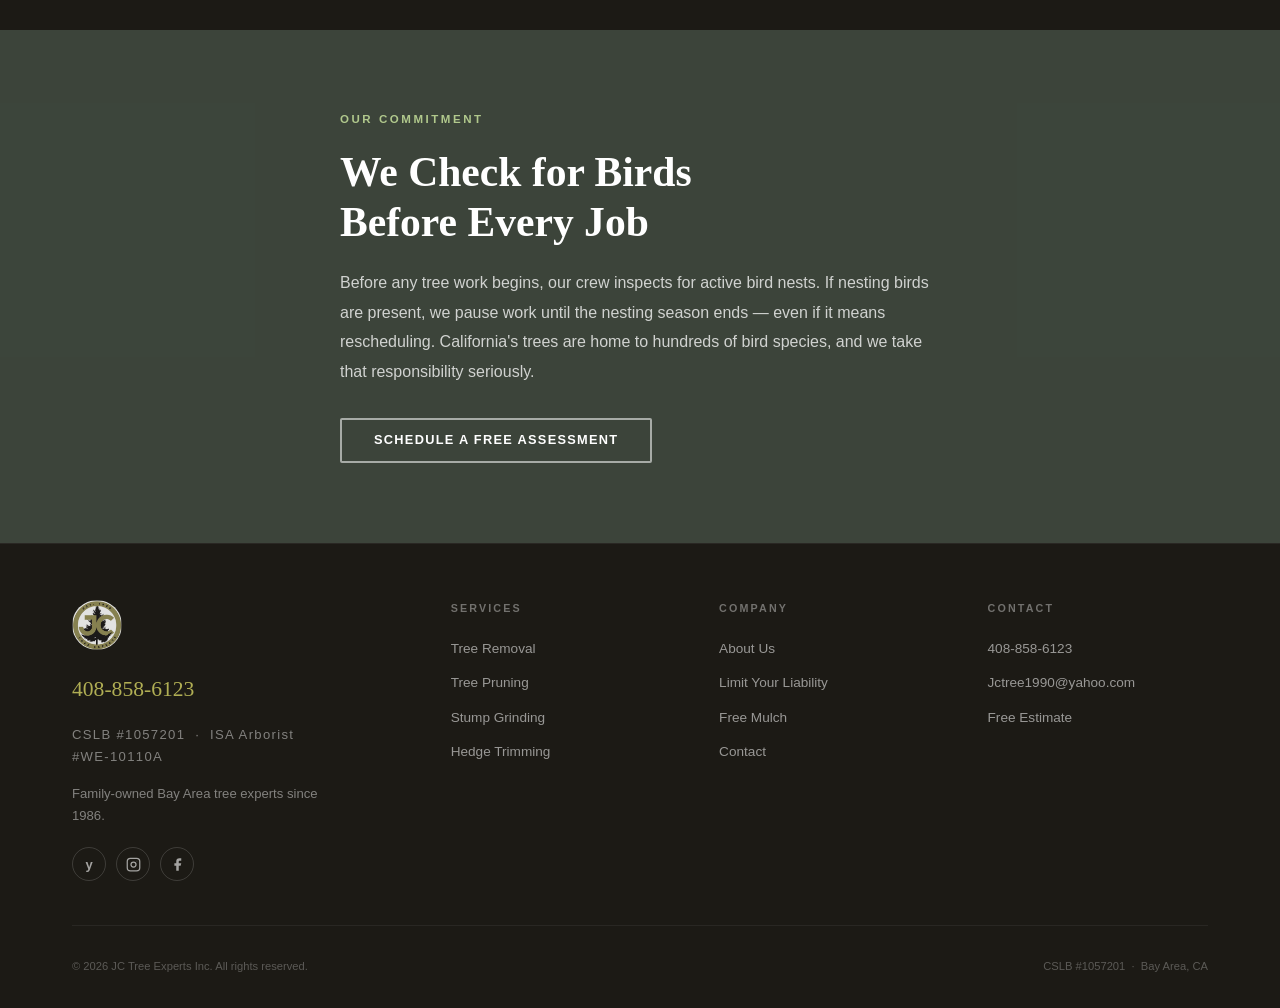
==== commit 1e9141e3: "Add Google Analytics G-9QSV6HJD65 to all pages Also cleaned up each page: replaced repeated Yelp inl" ====
--- a/about.html
+++ b/about.html
@@ -3,14 +3,28 @@
 <head>
 <meta charset="UTF-8">
 <meta name="viewport" content="width=device-width, initial-scale=1.0">
-<title>About Us | JC Tree Experts</title>
-<meta name="description" content="JC Tree Experts — family-owned since 1986 by Javier Castaneda Sr. and son Javier Jr., ISA Certified Arborist. Serving the South Bay Area with integrity.">
+<script async src="https://www.googletagmanager.com/gtag/js?id=G-9QSV6HJD65"></script>
+<script>window.dataLayer=window.dataLayer||[];function gtag(){dataLayer.push(arguments);}gtag('js',new Date());gtag('config','G-9QSV6HJD65');</script>
+<title>About JC Tree Experts | Family-Owned Bay Area Arborists Since 1986</title>
+<meta name="description" content="JC Tree Experts — family-owned since 1986 by Javier Castaneda Sr. and ISA Certified Arborist Javier Jr. Serving San Jose and the South Bay with integrity. CSLB #1057201.">
+<link rel="canonical" href="https://jctreeexperts.net/about.html">
+<meta property="og:type" content="website">
+<meta property="og:url" content="https://jctreeexperts.net/about.html">
+<meta property="og:title" content="About JC Tree Experts | Family-Owned Bay Area Arborists Since 1986">
+<meta property="og:description" content="Family-owned since 1986 by Javier Castaneda Sr. and ISA Certified Arborist Javier Jr. Serving San Jose and the South Bay with integrity.">
+<meta property="og:image" content="https://jctreeexperts.net/images/tree-care.jpg">
+<meta name="twitter:card" content="summary_large_image">
+<meta name="twitter:title" content="About JC Tree Experts | Family-Owned Bay Area Arborists Since 1986">
+<meta name="twitter:description" content="Family-owned since 1986. ISA Certified Arborists serving San Jose & the South Bay.">
+<meta name="twitter:image" content="https://jctreeexperts.net/images/tree-care.jpg">
 <link rel="stylesheet" href="styles.css">
 <style>
+.yelp-text{font-weight:800;font-size:13px;line-height:1;font-family:Arial,sans-serif}
 .about-story{padding:5rem 0;background:var(--cream)}
 .story-grid{display:grid;grid-template-columns:1fr 1fr;gap:5rem;align-items:center}
 .about-team{background:var(--dark);padding:5rem 0;position:relative;overflow:hidden}
 .about-team::before{content:'';position:absolute;top:-60px;right:-60px;width:380px;height:380px;border-radius:50%;background:radial-gradient(circle,rgba(45,106,45,.14) 0%,transparent 70%);pointer-events:none}
+.about-team .sec-label{color:var(--gold)}
 .team-grid{display:grid;grid-template-columns:1fr 1fr;gap:3rem;margin-top:3rem}
 .team-card{background:rgba(255,255,255,.04);border:1px solid rgba(255,255,255,.08);border-radius:4px;padding:2.5rem;position:relative;overflow:hidden}
 .team-card::before{content:'';position:absolute;top:0;left:0;right:0;height:3px;background:var(--gold)}
@@ -23,6 +37,8 @@
 .isa-badge-big img{width:160px;margin:0 auto}
 .isa-badge-big p{margin-top:1rem;font-size:.7rem;letter-spacing:.12em;text-transform:uppercase;color:var(--textm)}
 .values-section{padding:5rem 0;background:var(--dark)}
+.values-section .sec-label{color:var(--gold)}
+.values-header{text-align:center}
 .values-grid{display:grid;grid-template-columns:repeat(3,1fr);gap:2rem;margin-top:2.5rem}
 .value-card{padding:2rem;border:1px solid rgba(255,255,255,.08);border-radius:4px;transition:all .3s var(--ease)}
 .value-card:hover{background:rgba(140,138,62,.08);border-color:rgba(140,138,62,.3);transform:translateY(-3px)}
@@ -33,6 +49,14 @@
 .nature-bg{position:absolute;inset:0;background:url('images/bird.jpg') center/cover;background-attachment:fixed}
 .nature-ov{position:absolute;inset:0;background:rgba(8,20,8,.78)}
 .nature-c{position:relative;z-index:1;max-width:600px}
+.nature-eyebrow{font-size:.72rem;font-weight:600;letter-spacing:.22em;text-transform:uppercase;color:rgba(190,215,150,.9);margin-bottom:1.25rem}
+.nature-h2{font-family:var(--serif);font-size:clamp(1.75rem,3.5vw,2.6rem);color:#fff;line-height:1.2;margin-bottom:1.25rem}
+.nature-body{font-size:1rem;color:rgba(255,255,255,.76);line-height:1.85;margin-bottom:2rem}
+.story-quote{font-style:italic;color:var(--gold-d);border-left:3px solid var(--gold);padding-left:1.25rem;margin-top:1.5rem}
+.story-imgs{margin-top:1.5rem}
+.story-imgs-main{width:100%;border-radius:4px;box-shadow:var(--sh-lg);margin-bottom:1rem}
+.story-imgs-pair{display:grid;grid-template-columns:1fr 1fr;gap:1rem}
+.story-imgs-pair img{width:100%;height:140px;object-fit:cover;border-radius:4px}
 @media(max-width:900px){.story-grid{grid-template-columns:1fr;gap:3rem}.team-grid{grid-template-columns:1fr;gap:2rem}.isa-grid{grid-template-columns:1fr}.values-grid{grid-template-columns:1fr 1fr}.isa-badge-big{max-width:280px}.nature-bg{background-attachment:scroll}}
 @media(max-width:540px){.values-grid{grid-template-columns:1fr}}
 </style>
@@ -53,7 +77,7 @@
         <li><a href="contact.html">Contact</a></li>
       </ul>
       <div class="nav-socials">
-        <a href="https://www.yelp.com/biz/jc-tree-experts-san-jose" target="_blank" class="nav-social"><span style="font-weight:800;font-size:13px;line-height:1;font-family:Arial,sans-serif">y</span></a>
+        <a href="https://www.yelp.com/biz/jc-tree-experts-san-jose" target="_blank" class="nav-social"><span class="yelp-text">y</span></a>
         <a href="https://www.instagram.com/jctreeexperts" target="_blank" class="nav-social"><svg viewBox="0 0 24 24" fill="none" stroke="currentColor" stroke-width="2"><rect x="2" y="2" width="20" height="20" rx="5"/><circle cx="12" cy="12" r="4"/><circle cx="17.5" cy="6.5" r=".5" fill="currentColor" stroke="none"/></svg></a>
         <a href="https://www.facebook.com/jctreeexperts" target="_blank" class="nav-social"><svg viewBox="0 0 24 24" fill="currentColor"><path d="M18 2h-3a5 5 0 00-5 5v3H7v4h3v8h4v-8h3l1-4h-4V7a1 1 0 011-1h3z"/></svg></a>
       </div>
@@ -64,10 +88,16 @@
 </nav>
 
 <div class="mob-menu" id="mobMenu">
-  <a href="index.html" class="mob-link">Home</a><a href="tree-services.html" class="mob-link">Tree Services</a><a href="tree-removal.html" class="mob-link">Tree Removal</a><a href="limit-liability.html" class="mob-link">Limit Your Liability</a><a href="free-mulch.html" class="mob-link">Free Mulch</a><a href="about.html" class="mob-link">About</a><a href="contact.html" class="mob-link">Contact</a>
+  <a href="index.html" class="mob-link">Home</a>
+  <a href="tree-services.html" class="mob-link">Tree Services</a>
+  <a href="tree-removal.html" class="mob-link">Tree Removal</a>
+  <a href="limit-liability.html" class="mob-link">Limit Your Liability</a>
+  <a href="free-mulch.html" class="mob-link">Free Mulch</a>
+  <a href="about.html" class="mob-link">About</a>
+  <a href="contact.html" class="mob-link">Contact</a>
   <a href="contact.html" class="btn btn-gold mob-link">Get a Free Quote</a>
   <div class="mob-socials">
-    <a href="https://www.yelp.com/biz/jc-tree-experts-san-jose" target="_blank" class="mob-social"><span style="font-weight:800;font-size:13px;line-height:1;font-family:Arial,sans-serif">y</span></a>
+    <a href="https://www.yelp.com/biz/jc-tree-experts-san-jose" target="_blank" class="mob-social"><span class="yelp-text">y</span></a>
     <a href="https://www.instagram.com/jctreeexperts" target="_blank" class="mob-social"><svg viewBox="0 0 24 24" fill="none" stroke="currentColor" stroke-width="2"><rect x="2" y="2" width="20" height="20" rx="5"/><circle cx="12" cy="12" r="4"/></svg></a>
     <a href="https://www.facebook.com/jctreeexperts" target="_blank" class="mob-social"><svg viewBox="0 0 24 24" fill="currentColor"><path d="M18 2h-3a5 5 0 00-5 5v3H7v4h3v8h4v-8h3l1-4h-4V7a1 1 0 011-1h3z"/></svg></a>
   </div>
@@ -91,13 +121,15 @@
         <p>JC Tree Experts was founded in San Jose in 1986 by Javier Castaneda Sr. and his wife. What started as a small, local tree service has grown into one of the South Bay's most trusted names in professional arboriculture — built entirely on word-of-mouth, honest pricing, and quality work.</p>
         <p>Today, Javier Sr. runs the business alongside his son, Javier Castaneda Jr., who serves as Field Operations Manager and holds ISA Certified Arborist credentials. Together, they lead a team that shares the same values the company was founded on: integrity, craftsmanship, and care for the community.</p>
         <p>We serve a 30-mile radius around San Jose, covering the entire South Bay Area. We work with homeowners, HOAs, commercial property managers, and municipalities.</p>
-        <p style="font-style:italic;color:var(--gold-d);border-left:3px solid var(--gold);padding-left:1.25rem;margin-top:1.5rem">"We'll never pressure or scare you into unnecessary services. Our goal is to give you an honest evaluation and the best solution for your trees."</p>
+        <p class="story-quote">"We'll never pressure or scare you into unnecessary services. Our goal is to give you an honest evaluation and the best solution for your trees."</p>
       </div>
       <div class="fu d2">
-        <img src="images/tree-care.jpg" alt="JC Tree Experts team at work" style="width:100%;border-radius:4px;box-shadow:var(--sh-lg);margin-bottom:1.5rem">
-        <div style="display:grid;grid-template-columns:1fr 1fr;gap:1rem">
-          <img src="images/tree-removal.jpg" alt="Tree removal" style="width:100%;height:140px;object-fit:cover;border-radius:4px">
-          <img src="images/stump-grinding.jpg" alt="Stump grinding" style="width:100%;height:140px;object-fit:cover;border-radius:4px">
+        <div class="story-imgs">
+          <img src="images/tree-care.jpg" alt="JC Tree Experts team at work" class="story-imgs-main">
+          <div class="story-imgs-pair">
+            <img src="images/tree-removal.jpg" alt="Tree removal">
+            <img src="images/stump-grinding.jpg" alt="Stump grinding">
+          </div>
         </div>
       </div>
     </div>
@@ -107,7 +139,7 @@
 <section class="about-team">
   <div class="wrap">
     <div class="fu">
-      <p class="sec-label" style="color:var(--gold)">The Team</p>
+      <p class="sec-label">The Team</p>
       <h2 class="sec-h2-light">The Castaneda Family</h2>
     </div>
     <div class="team-grid">
@@ -150,8 +182,8 @@
 
 <section class="values-section">
   <div class="wrap">
-    <div class="fu" style="text-align:center">
-      <p class="sec-label" style="color:var(--gold)">What We Stand For</p>
+    <div class="values-header fu">
+      <p class="sec-label">What We Stand For</p>
       <h2 class="sec-h2-light">Our Values</h2>
     </div>
     <div class="values-grid">
@@ -194,9 +226,9 @@
   <div class="nature-ov"></div>
   <div class="wrap">
     <div class="nature-c fu">
-      <p style="font-size:.72rem;font-weight:600;letter-spacing:.22em;text-transform:uppercase;color:rgba(190,215,150,.9);margin-bottom:1.25rem">Our Commitment</p>
-      <h2 style="font-family:var(--serif);font-size:clamp(1.75rem,3.5vw,2.6rem);color:#fff;line-height:1.2;margin-bottom:1.25rem">We Check for Birds<br>Before Every Job</h2>
-      <p style="font-size:1rem;color:rgba(255,255,255,.76);line-height:1.85;margin-bottom:2rem">Before any tree work begins, our crew inspects for active bird nests. If nesting birds are present, we pause work until the nesting season ends — even if it means rescheduling. California's trees are home to hundreds of bird species, and we take that responsibility seriously.</p>
+      <p class="nature-eyebrow">Our Commitment</p>
+      <h2 class="nature-h2">We Check for Birds<br>Before Every Job</h2>
+      <p class="nature-body">Before any tree work begins, our crew inspects for active bird nests. If nesting birds are present, we pause work until the nesting season ends — even if it means rescheduling. California's trees are home to hundreds of bird species, and we take that responsibility seriously.</p>
       <a href="contact.html" class="btn btn-outline">Schedule a Free Assessment</a>
     </div>
   </div>
@@ -205,9 +237,13 @@
 <footer>
   <div class="wrap">
     <div class="ft-grid">
-      <div class="ft-brand"><img src="images/logo.png" alt="JC Tree Experts"><a href="tel:4088586123" class="ft-phone">408-858-6123</a><p class="ft-lic">CSLB #1057201 &nbsp;·&nbsp; ISA Arborist #WE-10110A</p><p>Family-owned Bay Area tree experts since 1986.</p>
+      <div class="ft-brand">
+        <img src="images/logo.png" alt="JC Tree Experts">
+        <a href="tel:4088586123" class="ft-phone">408-858-6123</a>
+        <p class="ft-lic">CSLB #1057201 &nbsp;·&nbsp; ISA Arborist #WE-10110A</p>
+        <p>Family-owned Bay Area tree experts since 1986.</p>
         <div class="ft-socials">
-          <a href="https://www.yelp.com/biz/jc-tree-experts-san-jose" target="_blank" class="ft-social"><span style="font-weight:800;font-size:13px;line-height:1;font-family:Arial,sans-serif">y</span></a>
+          <a href="https://www.yelp.com/biz/jc-tree-experts-san-jose" target="_blank" class="ft-social"><span class="yelp-text">y</span></a>
           <a href="https://www.instagram.com/jctreeexperts" target="_blank" class="ft-social"><svg viewBox="0 0 24 24" fill="none" stroke="currentColor" stroke-width="2"><rect x="2" y="2" width="20" height="20" rx="5"/><circle cx="12" cy="12" r="4"/><circle cx="17.5" cy="6.5" r=".5" fill="currentColor" stroke="none"/></svg></a>
           <a href="https://www.facebook.com/jctreeexperts" target="_blank" class="ft-social"><svg viewBox="0 0 24 24" fill="currentColor"><path d="M18 2h-3a5 5 0 00-5 5v3H7v4h3v8h4v-8h3l1-4h-4V7a1 1 0 011-1h3z"/></svg></a>
         </div>
--- a/styles.css
+++ b/styles.css
@@ -122,8 +122,7 @@
 .reviews-track.grabbing{cursor:grabbing}
 .review-card{flex:0 0 340px;background:rgba(255,255,255,.05);border:1px solid rgba(255,255,255,.08);border-radius:4px;padding:2rem;scroll-snap-align:start;transition:transform .3s var(--ease),box-shadow .3s var(--ease)}
 .review-card:hover{transform:translateY(-4px);box-shadow:0 16px 40px rgba(0,0,0,.3)}
-.review-stars{display:flex;gap:3px;margin-bottom:1rem}
-.review-stars span{color:var(--gold-l);font-size:1rem}
+.review-stars{display:flex;gap:3px;margin-bottom:1rem;color:var(--gold-l);font-size:1rem;letter-spacing:1px}
 .review-text{font-size:.9rem;color:rgba(255,255,255,.75);line-height:1.75;margin-bottom:1.25rem;font-style:italic}
 .review-text::before{content:'\201C';font-size:1.5rem;color:var(--gold);line-height:0;vertical-align:-.25em;margin-right:.2rem}
 .review-author{display:flex;align-items:center;gap:.75rem}
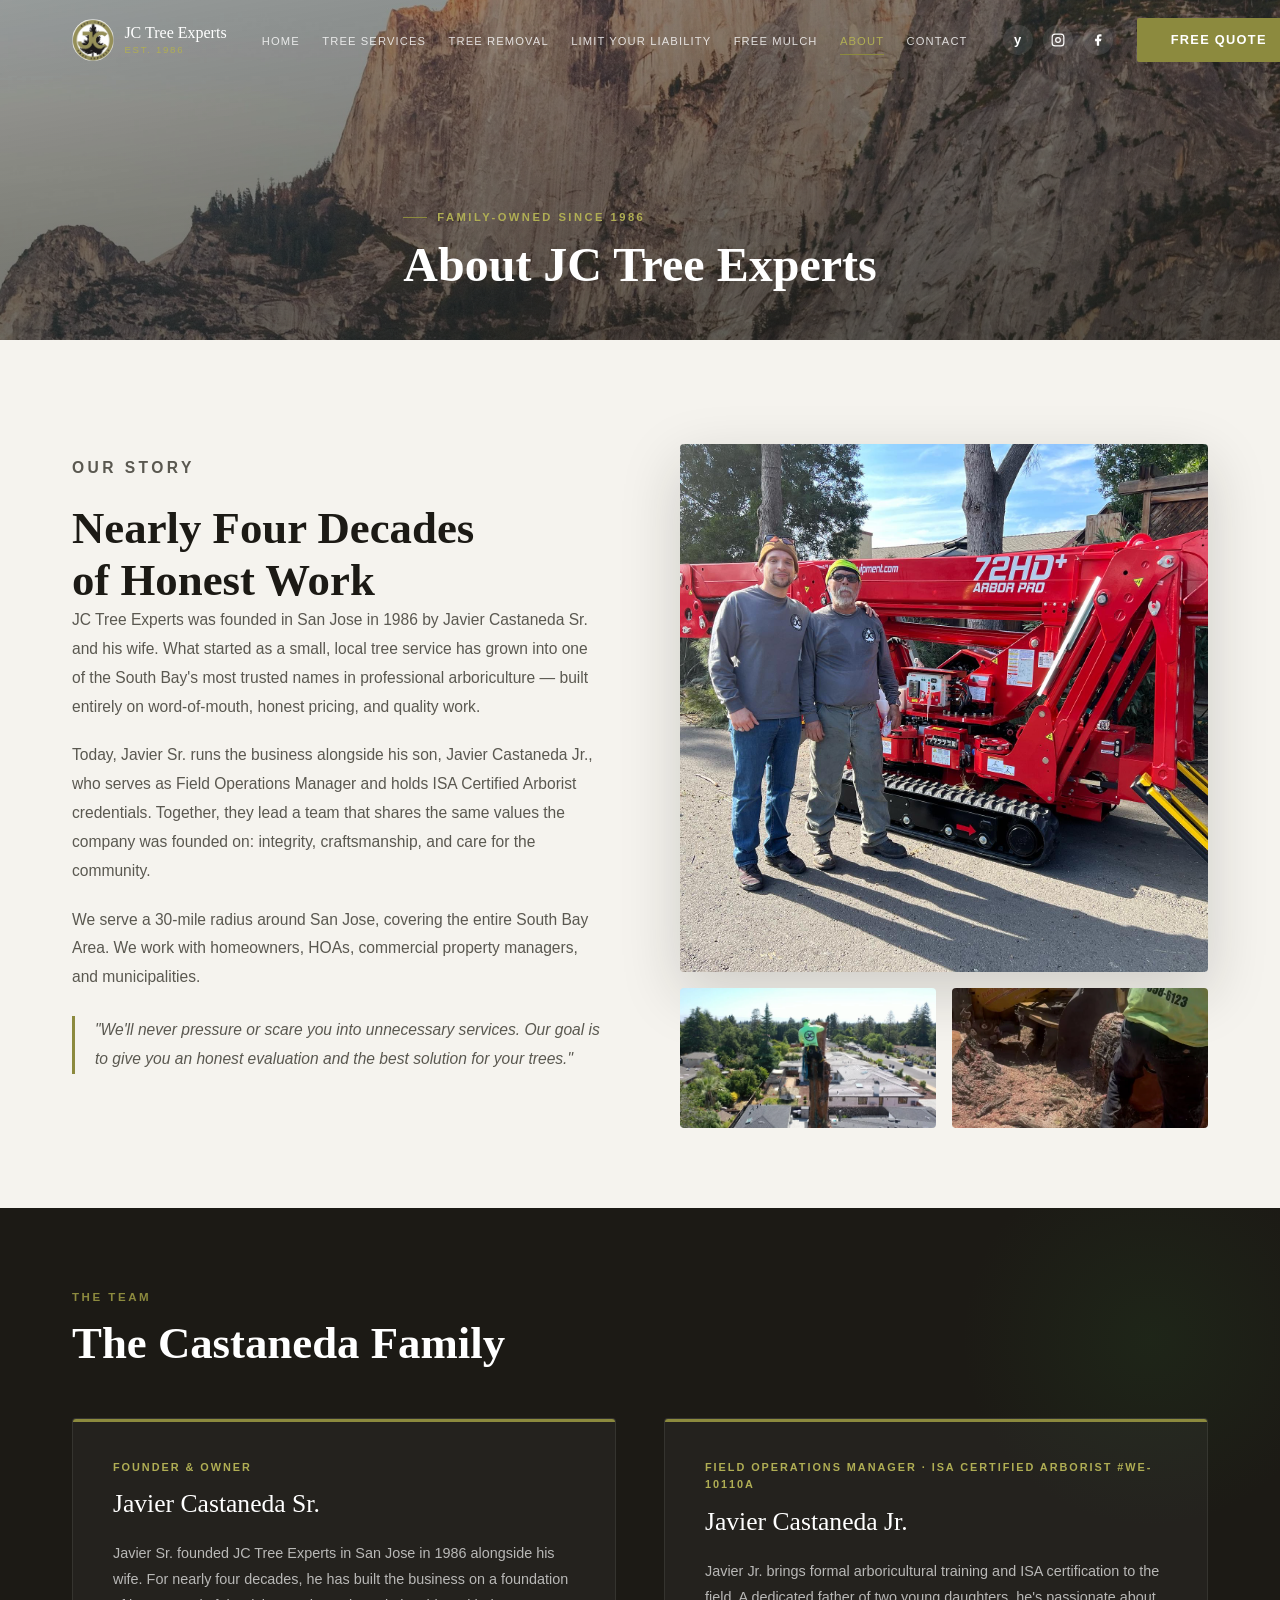
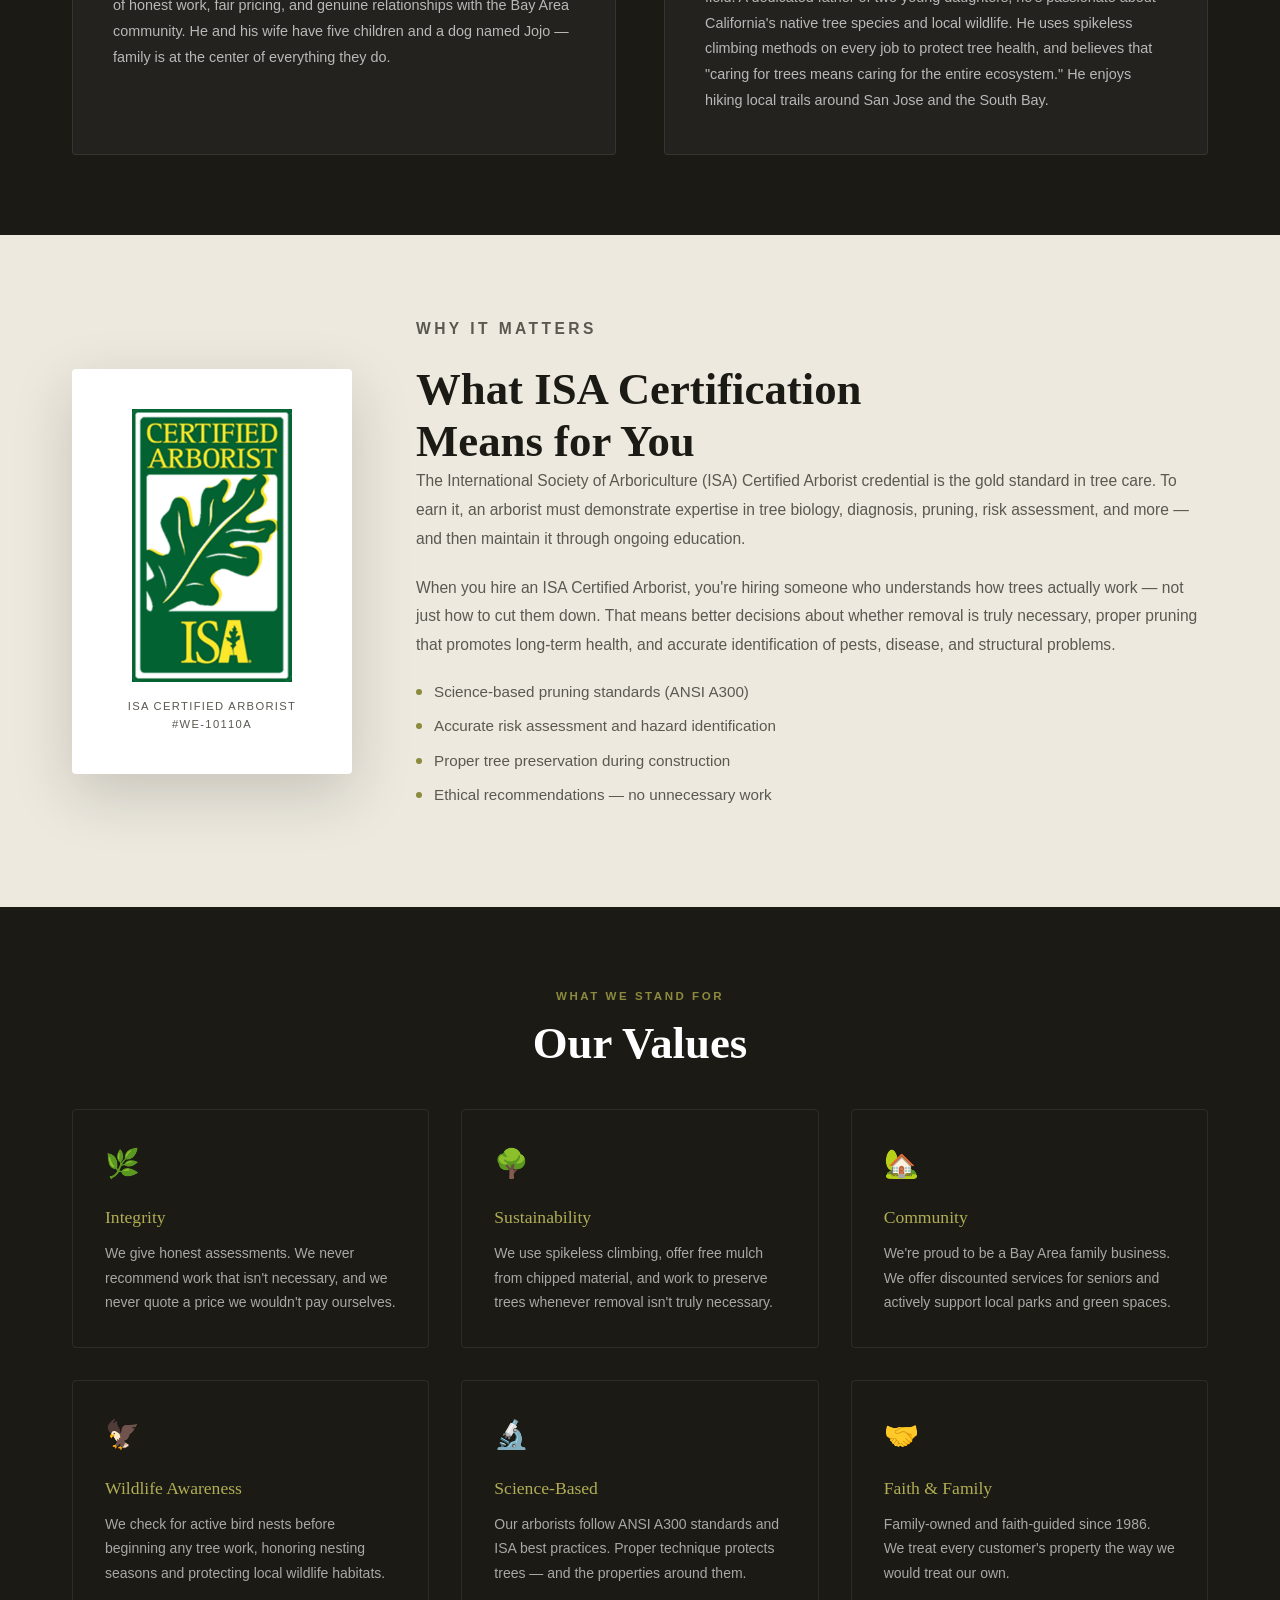
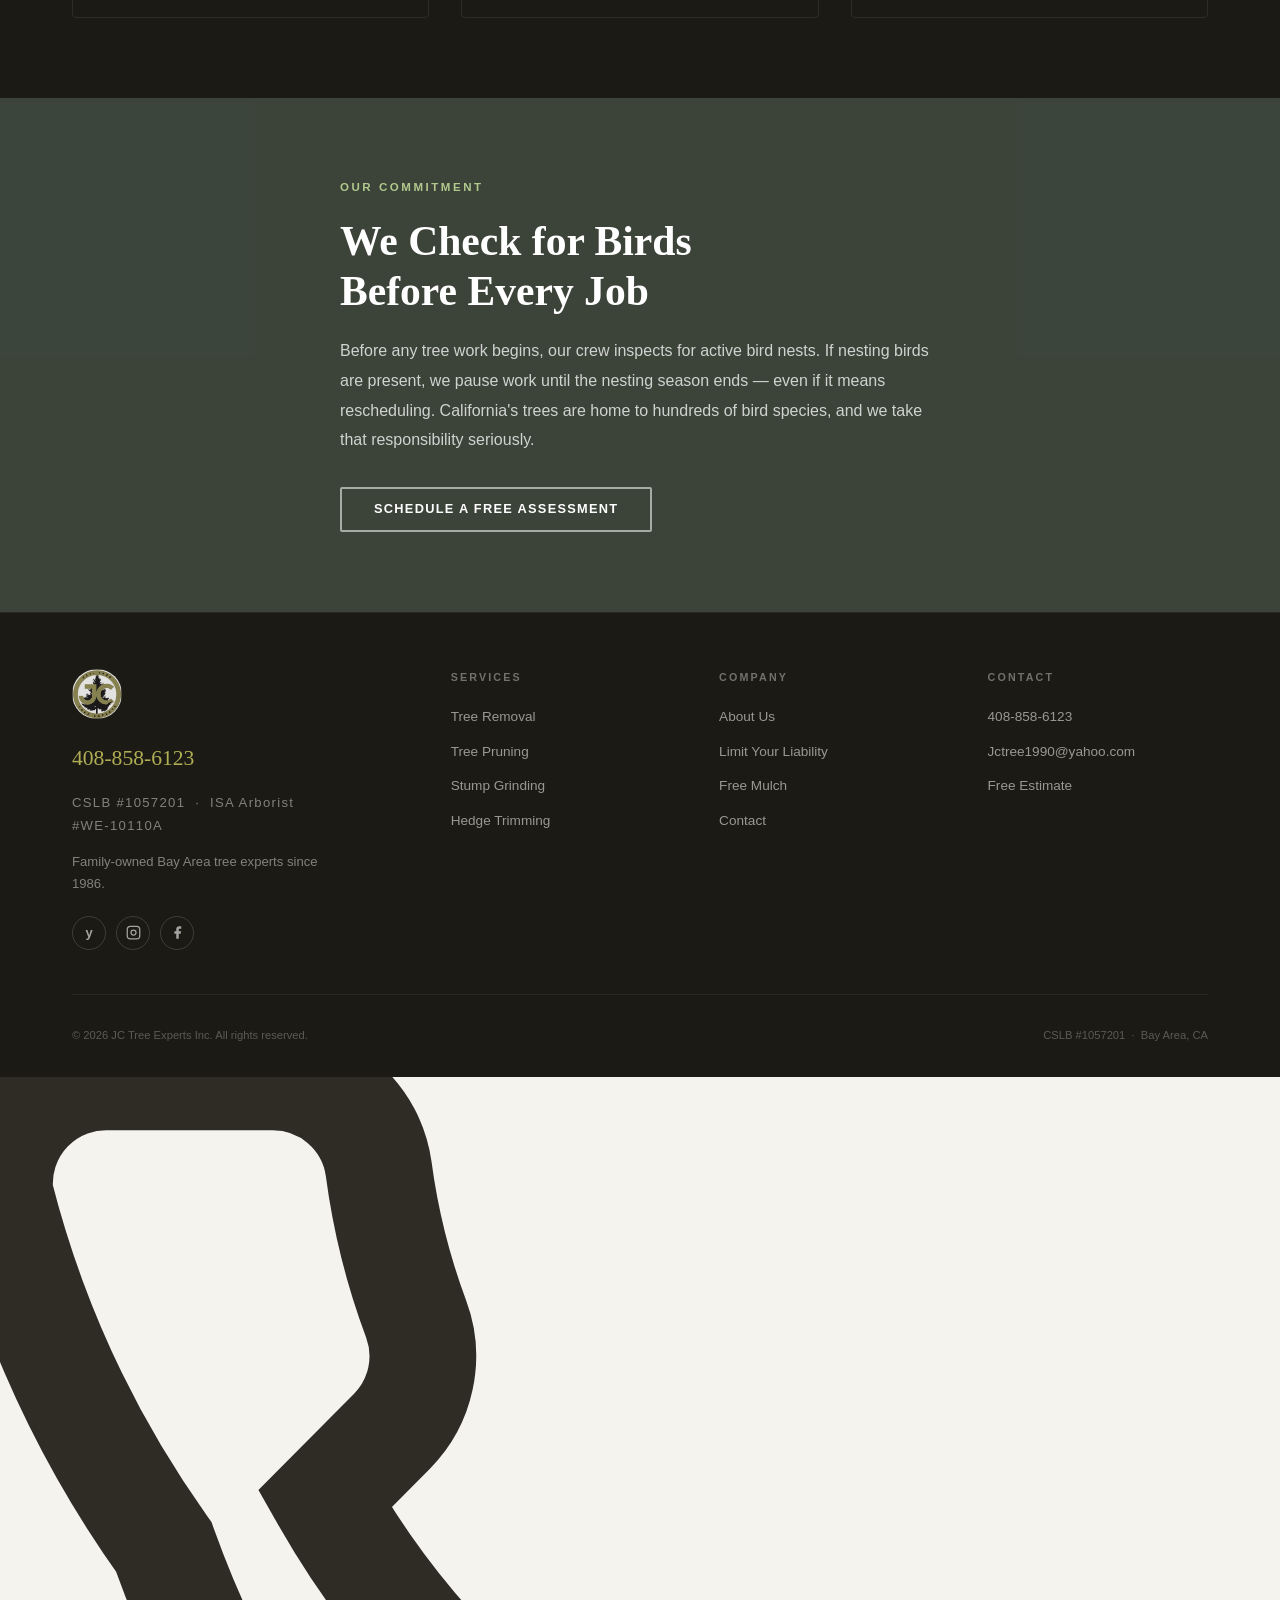
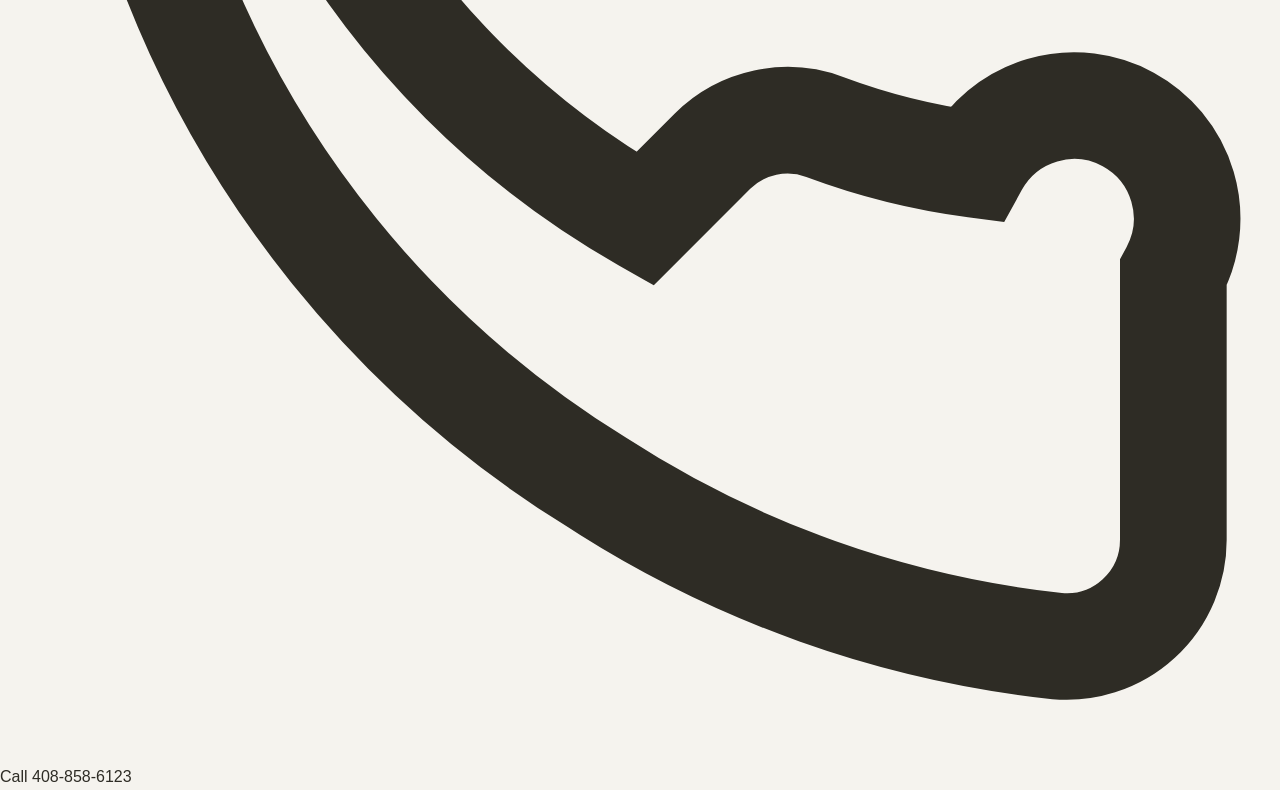
==== commit 919433d5: "Add family photo to about page, replace tree care card with tree removal - Add javier-family.jpg (Ja" ====
--- a/about.html
+++ b/about.html
@@ -22,6 +22,11 @@
 .yelp-text{font-weight:800;font-size:13px;line-height:1;font-family:Arial,sans-serif}
 .about-story{padding:5rem 0;background:var(--cream)}
 .story-grid{display:grid;grid-template-columns:1fr 1fr;gap:5rem;align-items:center}
+.story-quote{font-style:italic;color:var(--gold-d);border-left:3px solid var(--gold);padding-left:1.25rem;margin-top:1.5rem}
+.story-imgs{margin-top:1.5rem}
+.story-imgs-main{width:100%;border-radius:4px;box-shadow:var(--sh-lg);margin-bottom:1rem}
+.story-imgs-pair{display:grid;grid-template-columns:1fr 1fr;gap:1rem}
+.story-imgs-pair img{width:100%;height:140px;object-fit:cover;border-radius:4px}
 .about-team{background:var(--dark);padding:5rem 0;position:relative;overflow:hidden}
 .about-team::before{content:'';position:absolute;top:-60px;right:-60px;width:380px;height:380px;border-radius:50%;background:radial-gradient(circle,rgba(45,106,45,.14) 0%,transparent 70%);pointer-events:none}
 .about-team .sec-label{color:var(--gold)}
@@ -52,11 +57,6 @@
 .nature-eyebrow{font-size:.72rem;font-weight:600;letter-spacing:.22em;text-transform:uppercase;color:rgba(190,215,150,.9);margin-bottom:1.25rem}
 .nature-h2{font-family:var(--serif);font-size:clamp(1.75rem,3.5vw,2.6rem);color:#fff;line-height:1.2;margin-bottom:1.25rem}
 .nature-body{font-size:1rem;color:rgba(255,255,255,.76);line-height:1.85;margin-bottom:2rem}
-.story-quote{font-style:italic;color:var(--gold-d);border-left:3px solid var(--gold);padding-left:1.25rem;margin-top:1.5rem}
-.story-imgs{margin-top:1.5rem}
-.story-imgs-main{width:100%;border-radius:4px;box-shadow:var(--sh-lg);margin-bottom:1rem}
-.story-imgs-pair{display:grid;grid-template-columns:1fr 1fr;gap:1rem}
-.story-imgs-pair img{width:100%;height:140px;object-fit:cover;border-radius:4px}
 @media(max-width:900px){.story-grid{grid-template-columns:1fr;gap:3rem}.team-grid{grid-template-columns:1fr;gap:2rem}.isa-grid{grid-template-columns:1fr}.values-grid{grid-template-columns:1fr 1fr}.isa-badge-big{max-width:280px}.nature-bg{background-attachment:scroll}}
 @media(max-width:540px){.values-grid{grid-template-columns:1fr}}
 </style>
@@ -64,9 +64,8 @@
 <body>
 
 <nav id="nav">
-  <div class="wrap">
-    <div class="nav-inner">
-      <a href="index.html" class="nav-logo"><img src="images/logo.png" alt="JC Tree Experts"><div><div class="nav-logo-name">JC Tree Experts</div><span class="nav-logo-est">Est. 1986</span></div></a>
+  <div class="wrap nav-inner">
+    <a href="index.html" class="nav-logo"><img src="images/logo.png" alt="JC Tree Experts"><div><div class="nav-logo-name">JC Tree Experts</div><span class="nav-logo-est">Est. 1986</span></div></a>
       <ul class="nav-links">
         <li><a href="index.html">Home</a></li>
         <li><a href="tree-services.html">Tree Services</a></li>
@@ -82,8 +81,7 @@
         <a href="https://www.facebook.com/jctreeexperts" target="_blank" class="nav-social"><svg viewBox="0 0 24 24" fill="currentColor"><path d="M18 2h-3a5 5 0 00-5 5v3H7v4h3v8h4v-8h3l1-4h-4V7a1 1 0 011-1h3z"/></svg></a>
       </div>
       <div class="nav-cta"><a href="contact.html" class="btn btn-gold">Free Quote</a></div>
-      <button class="hbg" id="hbg" aria-label="Open menu"><span></span><span></span><span></span></button>
-    </div>
+    <button class="hbg" id="hbg" aria-label="Open menu"><span></span><span></span><span></span></button>
   </div>
 </nav>
 
@@ -107,30 +105,26 @@
   <div class="page-hero-bg" style="background-image:url('images/giving-back.jpg');background-position:center 35%"></div>
   <div class="page-hero-ov"></div>
   <div class="wrap page-hero-c">
-    <div class="page-hero-label">Family-Owned Since 1986</div>
+    <p class="page-hero-label">Family-Owned Since 1986</p>
     <h1>About JC Tree Experts</h1>
   </div>
 </div>
 
 <section class="about-story">
-  <div class="wrap">
-    <div class="story-grid">
-      <div class="prose fu">
-        <p class="sec-label">Our Story</p>
-        <h2 class="sec-h2">Nearly Four Decades<br>of Honest Work</h2>
-        <p>JC Tree Experts was founded in San Jose in 1986 by Javier Castaneda Sr. and his wife. What started as a small, local tree service has grown into one of the South Bay's most trusted names in professional arboriculture — built entirely on word-of-mouth, honest pricing, and quality work.</p>
-        <p>Today, Javier Sr. runs the business alongside his son, Javier Castaneda Jr., who serves as Field Operations Manager and holds ISA Certified Arborist credentials. Together, they lead a team that shares the same values the company was founded on: integrity, craftsmanship, and care for the community.</p>
-        <p>We serve a 30-mile radius around San Jose, covering the entire South Bay Area. We work with homeowners, HOAs, commercial property managers, and municipalities.</p>
-        <p class="story-quote">"We'll never pressure or scare you into unnecessary services. Our goal is to give you an honest evaluation and the best solution for your trees."</p>
-      </div>
-      <div class="fu d2">
-        <div class="story-imgs">
-          <img src="images/tree-care.jpg" alt="JC Tree Experts team at work" class="story-imgs-main">
-          <div class="story-imgs-pair">
-            <img src="images/tree-removal.jpg" alt="Tree removal">
-            <img src="images/stump-grinding.jpg" alt="Stump grinding">
-          </div>
-        </div>
+  <div class="wrap story-grid">
+    <div class="prose fu">
+      <p class="sec-label">Our Story</p>
+      <h2 class="sec-h2">Nearly Four Decades<br>of Honest Work</h2>
+      <p>JC Tree Experts was founded in San Jose in 1986 by Javier Castaneda Sr. and his wife. What started as a small, local tree service has grown into one of the South Bay's most trusted names in professional arboriculture — built entirely on word-of-mouth, honest pricing, and quality work.</p>
+      <p>Today, Javier Sr. runs the business alongside his son, Javier Castaneda Jr., who serves as Field Operations Manager and holds ISA Certified Arborist credentials. Together, they lead a team that shares the same values the company was founded on: integrity, craftsmanship, and care for the community.</p>
+      <p>We serve a 30-mile radius around San Jose, covering the entire South Bay Area. We work with homeowners, HOAs, commercial property managers, and municipalities.</p>
+      <p class="story-quote">"We'll never pressure or scare you into unnecessary services. Our goal is to give you an honest evaluation and the best solution for your trees."</p>
+    </div>
+    <div class="fu d2 story-imgs">
+      <img src="images/javier-family.jpg" alt="Javier Sr. and Javier Jr. with the 72HD+ Arbor Pro" class="story-imgs-main">
+      <div class="story-imgs-pair">
+        <img src="images/tree-removal.jpg" alt="Tree removal">
+        <img src="images/stump-grinding.jpg" alt="Stump grinding">
       </div>
     </div>
   </div>
--- a/styles.css
+++ b/styles.css
@@ -7,7 +7,6 @@
 :root{
   --gold:#8C8A3E;--gold-l:#b0ae54;--gold-d:#6b6530;
   --dark:#1c1a15;--dark2:#272520;--dark3:#3a3830;
-  --green:#2d6a2d;
   --cream:#f5f3ee;--cream2:#ede9df;
   --text:#2e2c25;--textm:#5a5850;--textl:#8a8880;
   --white:#ffffff;
@@ -122,6 +121,8 @@
 .reviews-track.grabbing{cursor:grabbing}
 .review-card{flex:0 0 340px;background:rgba(255,255,255,.05);border:1px solid rgba(255,255,255,.08);border-radius:4px;padding:2rem;scroll-snap-align:start;transition:transform .3s var(--ease),box-shadow .3s var(--ease)}
 .review-card:hover{transform:translateY(-4px);box-shadow:0 16px 40px rgba(0,0,0,.3)}
+.review-source{display:inline-flex;align-items:center;gap:.3rem;font-size:.65rem;font-weight:600;letter-spacing:.1em;text-transform:uppercase;margin-top:.3rem;cursor:pointer;transition:opacity .2s}
+.review-source:hover{opacity:.75}
 .review-stars{display:flex;gap:3px;margin-bottom:1rem;color:var(--gold-l);font-size:1rem;letter-spacing:1px}
 .review-text{font-size:.9rem;color:rgba(255,255,255,.75);line-height:1.75;margin-bottom:1.25rem;font-style:italic}
 .review-text::before{content:'\201C';font-size:1.5rem;color:var(--gold);line-height:0;vertical-align:-.25em;margin-right:.2rem}
@@ -129,7 +130,6 @@
 .review-initials{width:36px;height:36px;border-radius:50%;background:var(--gold);display:flex;align-items:center;justify-content:center;font-size:.75rem;font-weight:700;color:#fff;flex-shrink:0}
 .review-name{font-size:.875rem;font-weight:600;color:#fff;line-height:1.2}
 .review-meta{font-size:.7rem;color:rgba(255,255,255,.4);letter-spacing:.05em}
-.review-source{display:inline-flex;align-items:center;gap:.3rem;font-size:.65rem;font-weight:600;letter-spacing:.1em;text-transform:uppercase;margin-top:.3rem}
 .review-source.yelp{color:#d32323}
 .review-source.google{color:#4285f4}
 .review-nav{display:flex;gap:.75rem;margin-top:1.75rem}
@@ -161,6 +161,8 @@
 .stat-n{font-family:var(--serif);font-size:2.125rem;color:var(--gold-l);line-height:1;margin-bottom:.2rem}
 .stat-l{font-size:.63rem;letter-spacing:.18em;text-transform:uppercase;color:rgba(255,255,255,.45)}
 
+/* ── STICKY MOBILE CTA BAR ── */
+
 /* ── RESPONSIVE ── */
 @media(max-width:1024px){
   .ft-grid{grid-template-columns:1fr 1fr}
@@ -171,6 +173,13 @@
   .ft-grid{grid-template-columns:1fr 1fr}
   .ft-bottom{flex-direction:column;gap:.75rem;text-align:center}
   .stat+.stat::before{display:none}
+  .float-wa{display:none}
+  .mobile-cta-bar{display:flex;position:fixed;bottom:0;left:0;right:0;z-index:900;height:58px}
+  .mobile-cta-call{flex:1;display:flex;align-items:center;justify-content:center;gap:.5rem;background:var(--gold);color:#fff;font-size:.78rem;font-weight:700;letter-spacing:.08em;text-transform:uppercase}
+  .mobile-cta-call svg{width:16px;height:16px}
+  .mobile-cta-wa{width:58px;display:flex;align-items:center;justify-content:center;background:#25D366}
+  .mobile-cta-wa svg{width:26px;height:26px;color:#fff}
+  body{padding-bottom:58px}
 }
 @media(max-width:540px){
   .ft-grid{grid-template-columns:1fr;gap:2rem}
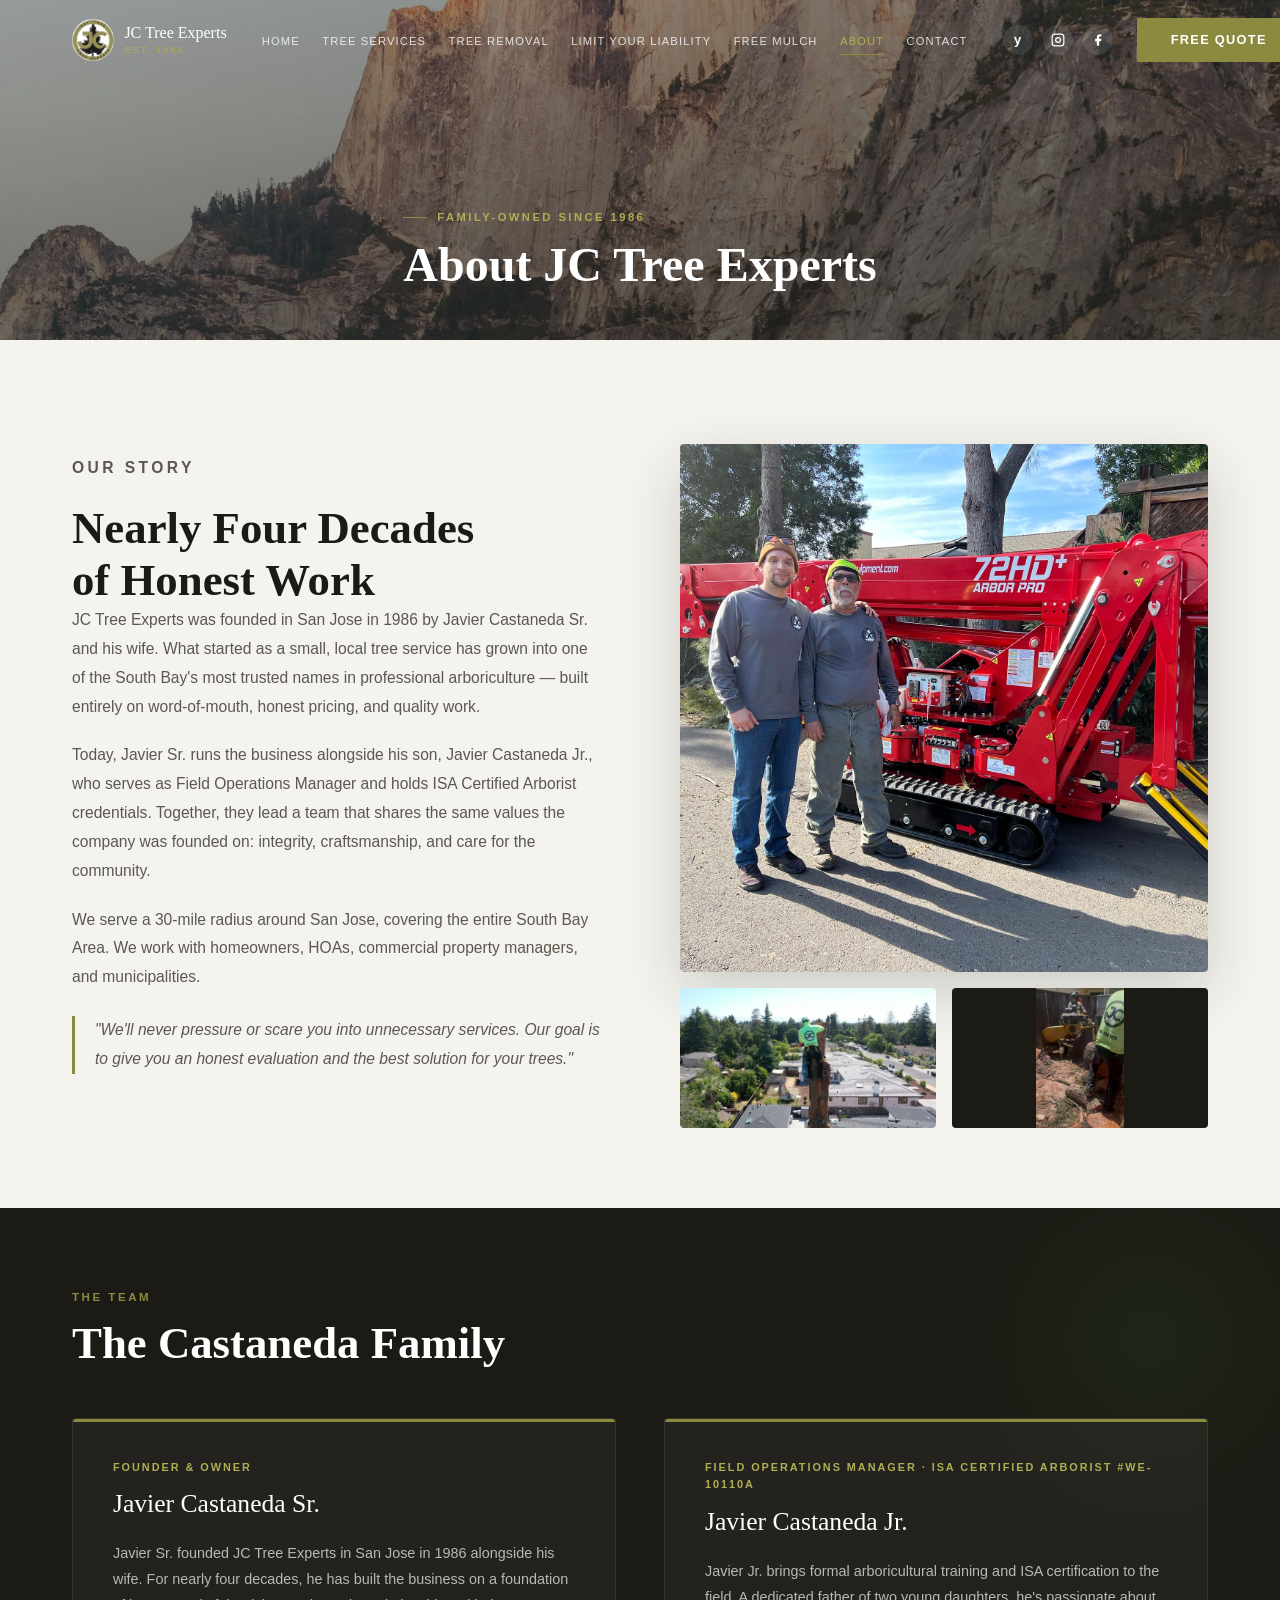
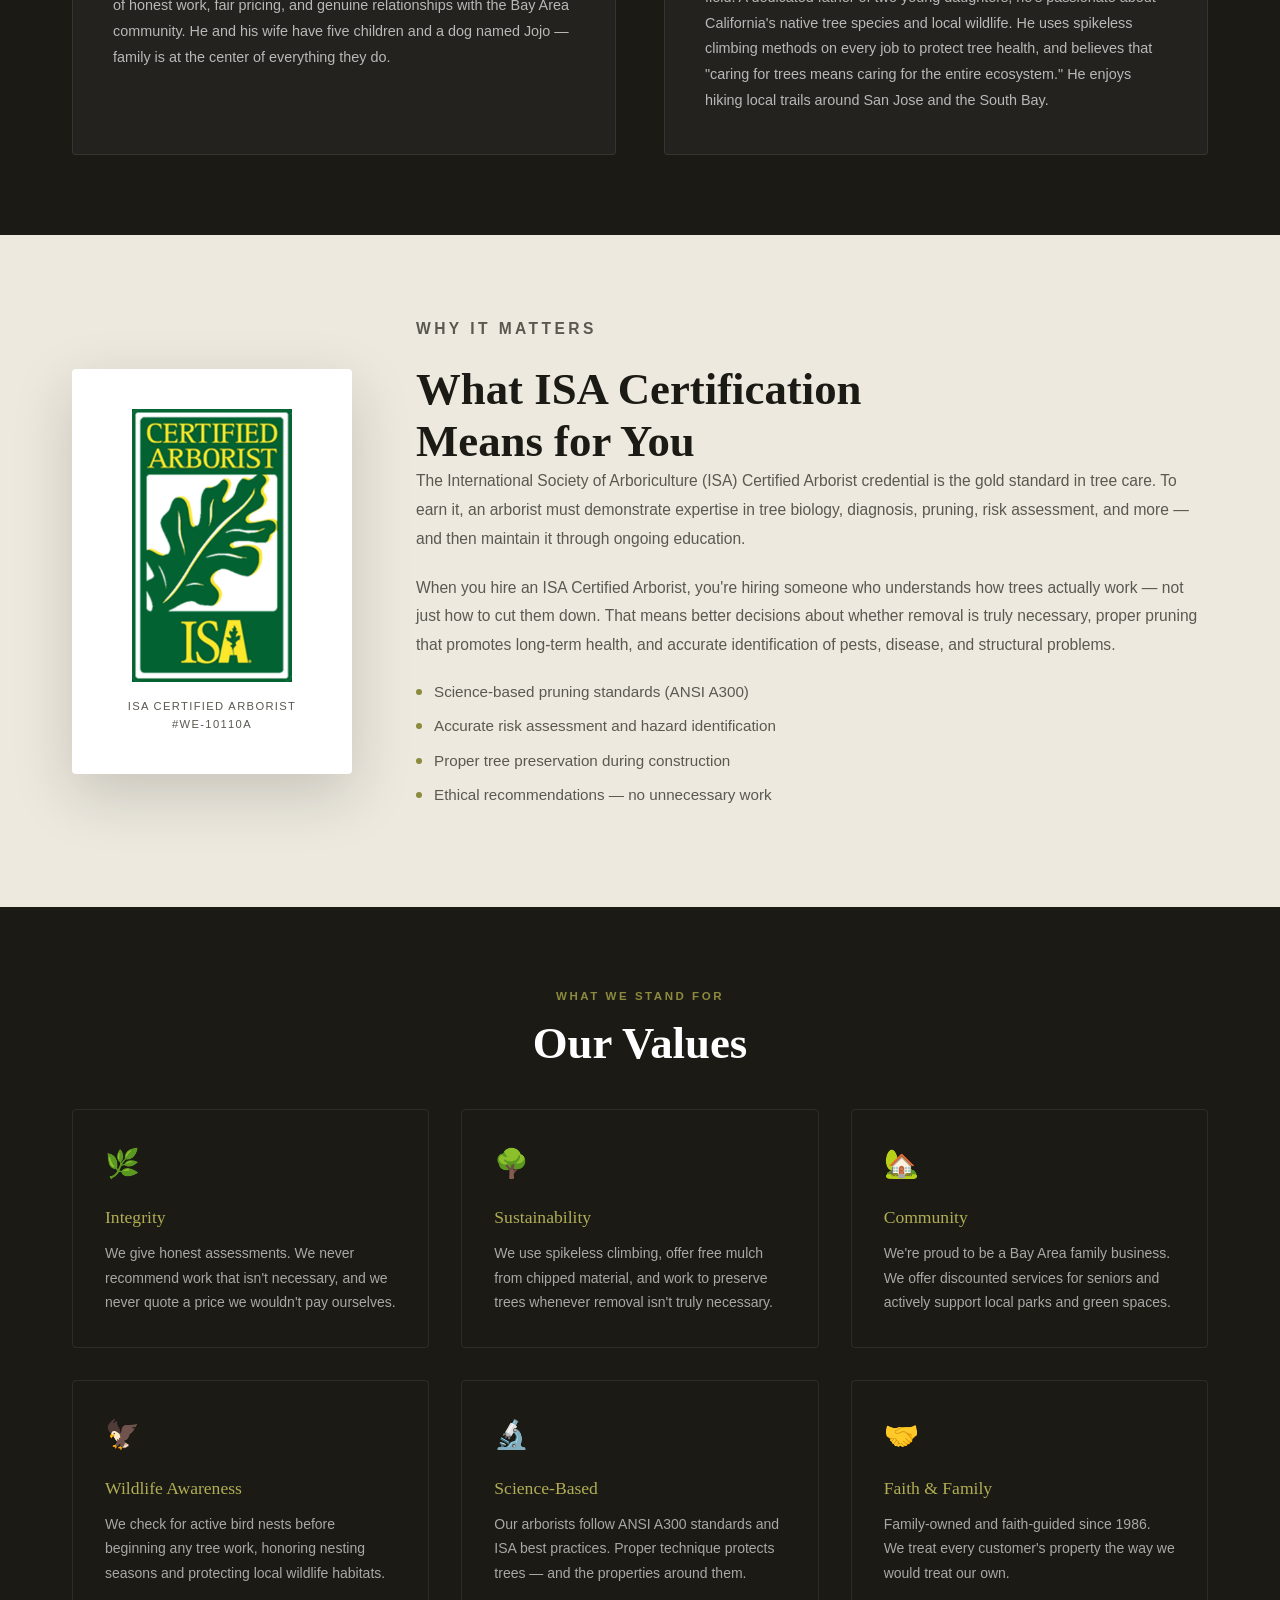
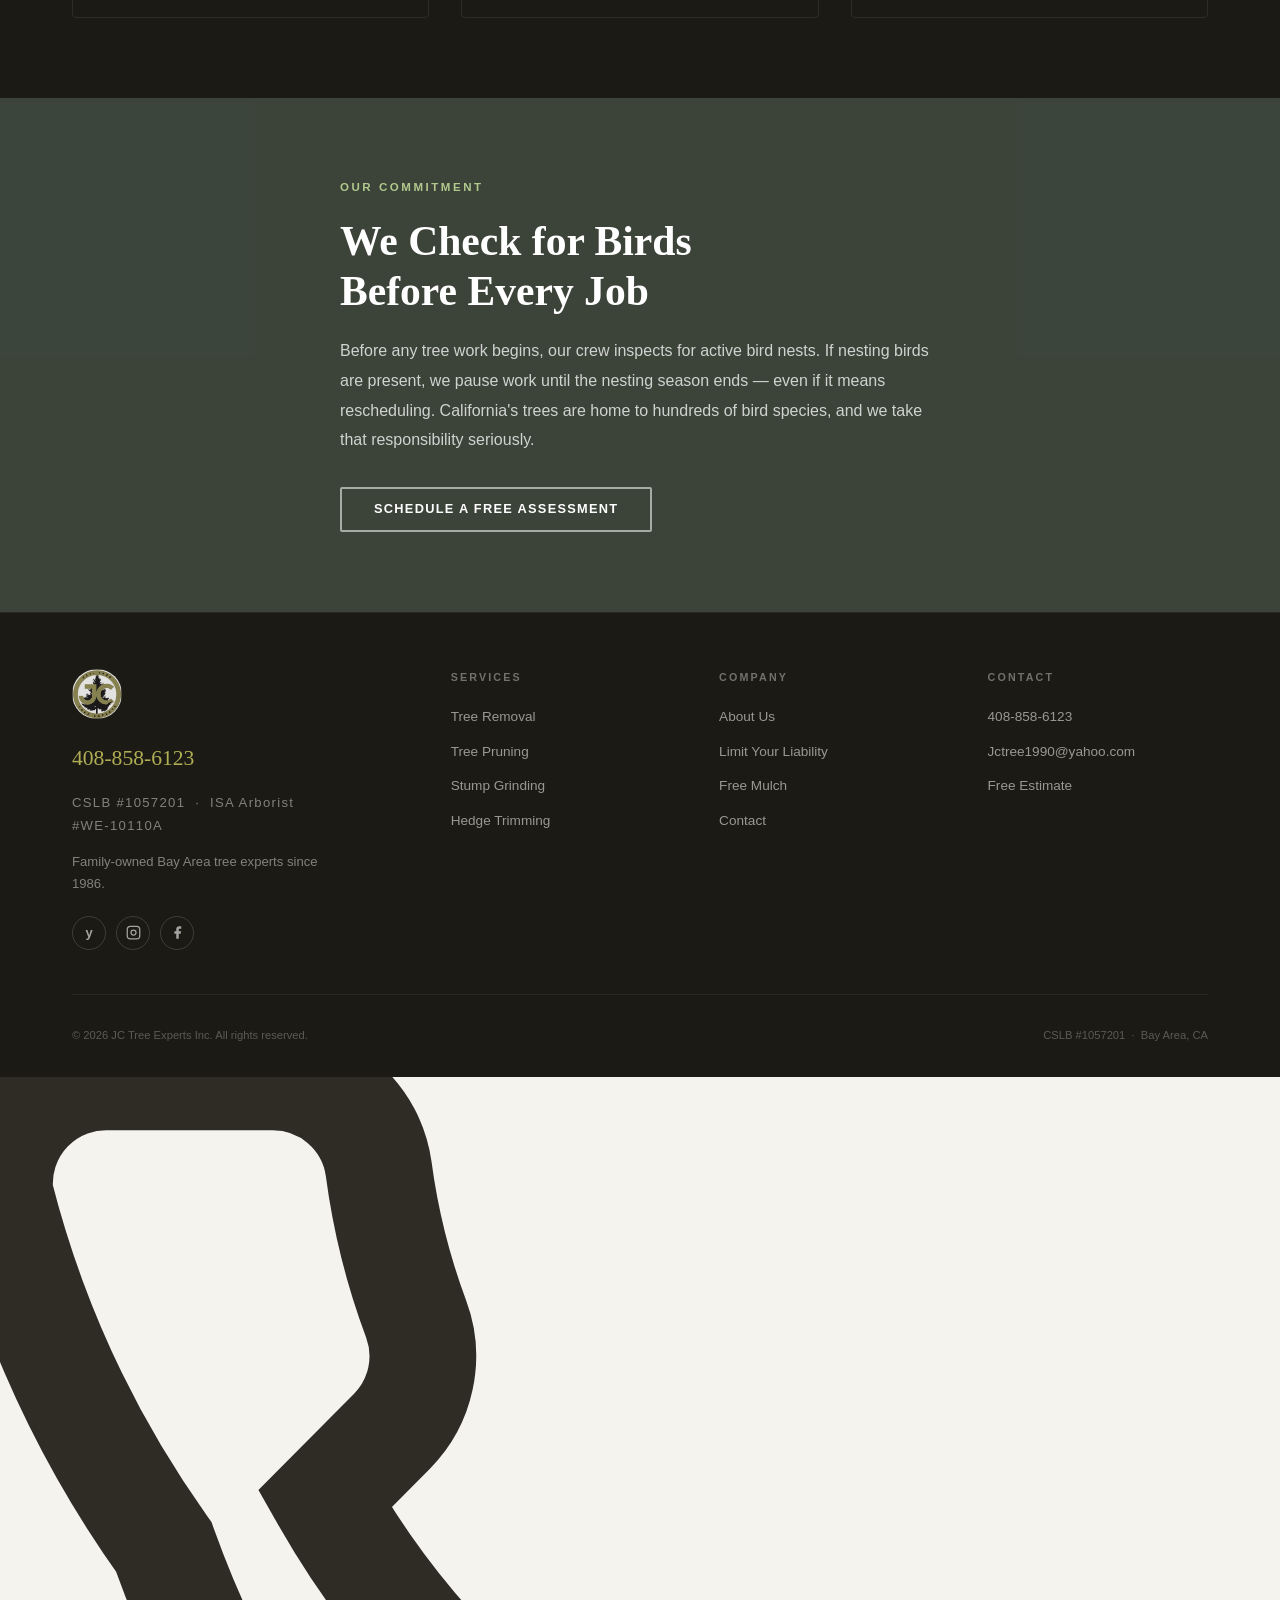
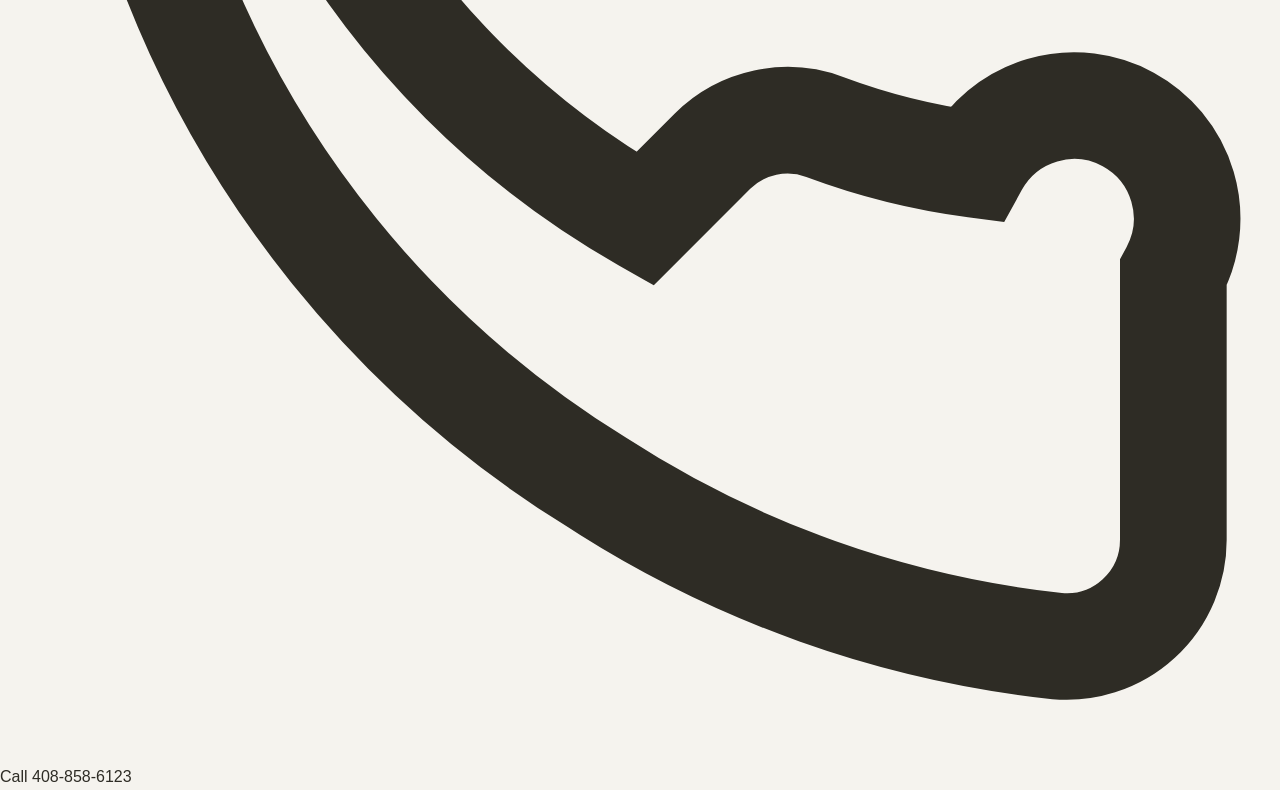
==== commit e7a539c2: "Zoom out stump grinding image on about page Use object-fit:contain so the full image is visible inst" ====
--- a/about.html
+++ b/about.html
@@ -19,46 +19,296 @@
 <meta name="twitter:image" content="https://jctreeexperts.net/images/tree-care.jpg">
 <link rel="stylesheet" href="styles.css">
 <style>
-.yelp-text{font-weight:800;font-size:13px;line-height:1;font-family:Arial,sans-serif}
-.about-story{padding:5rem 0;background:var(--cream)}
-.story-grid{display:grid;grid-template-columns:1fr 1fr;gap:5rem;align-items:center}
-.story-quote{font-style:italic;color:var(--gold-d);border-left:3px solid var(--gold);padding-left:1.25rem;margin-top:1.5rem}
-.story-imgs{margin-top:1.5rem}
-.story-imgs-main{width:100%;border-radius:4px;box-shadow:var(--sh-lg);margin-bottom:1rem}
-.story-imgs-pair{display:grid;grid-template-columns:1fr 1fr;gap:1rem}
-.story-imgs-pair img{width:100%;height:140px;object-fit:cover;border-radius:4px}
-.about-team{background:var(--dark);padding:5rem 0;position:relative;overflow:hidden}
-.about-team::before{content:'';position:absolute;top:-60px;right:-60px;width:380px;height:380px;border-radius:50%;background:radial-gradient(circle,rgba(45,106,45,.14) 0%,transparent 70%);pointer-events:none}
-.about-team .sec-label{color:var(--gold)}
-.team-grid{display:grid;grid-template-columns:1fr 1fr;gap:3rem;margin-top:3rem}
-.team-card{background:rgba(255,255,255,.04);border:1px solid rgba(255,255,255,.08);border-radius:4px;padding:2.5rem;position:relative;overflow:hidden}
-.team-card::before{content:'';position:absolute;top:0;left:0;right:0;height:3px;background:var(--gold)}
-.team-role{font-size:.68rem;font-weight:600;letter-spacing:.18em;text-transform:uppercase;color:var(--gold-l);margin-bottom:.5rem}
-.team-name{font-family:var(--serif);font-size:1.6rem;color:#fff;margin-bottom:1rem}
-.team-bio{font-size:.9rem;color:rgba(255,255,255,.68);line-height:1.8}
-.isa-section{padding:5rem 0;background:var(--cream2)}
-.isa-grid{display:grid;grid-template-columns:280px 1fr;gap:4rem;align-items:center}
-.isa-badge-big{background:#fff;padding:2.5rem;border-radius:4px;text-align:center;box-shadow:var(--sh-lg)}
-.isa-badge-big img{width:160px;margin:0 auto}
-.isa-badge-big p{margin-top:1rem;font-size:.7rem;letter-spacing:.12em;text-transform:uppercase;color:var(--textm)}
-.values-section{padding:5rem 0;background:var(--dark)}
-.values-section .sec-label{color:var(--gold)}
-.values-header{text-align:center}
-.values-grid{display:grid;grid-template-columns:repeat(3,1fr);gap:2rem;margin-top:2.5rem}
-.value-card{padding:2rem;border:1px solid rgba(255,255,255,.08);border-radius:4px;transition:all .3s var(--ease)}
-.value-card:hover{background:rgba(140,138,62,.08);border-color:rgba(140,138,62,.3);transform:translateY(-3px)}
-.value-icon{font-size:1.75rem;margin-bottom:1rem}
-.value-title{font-family:var(--serif);font-size:1.1rem;color:var(--gold-l);margin-bottom:.625rem}
-.value-desc{font-size:.875rem;color:rgba(255,255,255,.62);line-height:1.75}
-.nature-section{position:relative;min-height:400px;display:flex;align-items:center;padding:5rem 0}
-.nature-bg{position:absolute;inset:0;background:url('images/bird.jpg') center/cover;background-attachment:fixed}
-.nature-ov{position:absolute;inset:0;background:rgba(8,20,8,.78)}
-.nature-c{position:relative;z-index:1;max-width:600px}
-.nature-eyebrow{font-size:.72rem;font-weight:600;letter-spacing:.22em;text-transform:uppercase;color:rgba(190,215,150,.9);margin-bottom:1.25rem}
-.nature-h2{font-family:var(--serif);font-size:clamp(1.75rem,3.5vw,2.6rem);color:#fff;line-height:1.2;margin-bottom:1.25rem}
-.nature-body{font-size:1rem;color:rgba(255,255,255,.76);line-height:1.85;margin-bottom:2rem}
-@media(max-width:900px){.story-grid{grid-template-columns:1fr;gap:3rem}.team-grid{grid-template-columns:1fr;gap:2rem}.isa-grid{grid-template-columns:1fr}.values-grid{grid-template-columns:1fr 1fr}.isa-badge-big{max-width:280px}.nature-bg{background-attachment:scroll}}
-@media(max-width:540px){.values-grid{grid-template-columns:1fr}}
+.yelp-text {
+  font-weight: 800;
+  font-size: 13px;
+  line-height: 1;
+  font-family: Arial, sans-serif;
+}
+
+.about-story {
+  padding: 5rem 0;
+  background: var(--cream);
+}
+
+.story-grid {
+  display: grid;
+  grid-template-columns: 1fr 1fr;
+  gap: 5rem;
+  align-items: center;
+}
+
+.story-quote {
+  font-style: italic;
+  color: var(--gold-d);
+  border-left: 3px solid var(--gold);
+  padding-left: 1.25rem;
+  margin-top: 1.5rem;
+}
+
+.story-imgs {
+  margin-top: 1.5rem;
+}
+
+.story-imgs-main {
+  width: 100%;
+  border-radius: 4px;
+  box-shadow: var(--sh-lg);
+  margin-bottom: 1rem;
+}
+
+.story-imgs-pair {
+  display: grid;
+  grid-template-columns: 1fr 1fr;
+  gap: 1rem;
+}
+
+.story-imgs-pair img {
+  width: 100%;
+  height: 140px;
+  object-fit: cover;
+  border-radius: 4px;
+}
+
+.about-team {
+  background: var(--dark);
+  padding: 5rem 0;
+  position: relative;
+  overflow: hidden;
+}
+
+.about-team::before {
+  content: '';
+  position: absolute;
+  top: -60px;
+  right: -60px;
+  width: 380px;
+  height: 380px;
+  border-radius: 50%;
+  background: radial-gradient(circle, rgba(45, 106, 45, .14) 0%, transparent 70%);
+  pointer-events: none;
+}
+
+.about-team .sec-label {
+  color: var(--gold);
+}
+
+.team-grid {
+  display: grid;
+  grid-template-columns: 1fr 1fr;
+  gap: 3rem;
+  margin-top: 3rem;
+}
+
+.team-card {
+  background: rgba(255, 255, 255, .04);
+  border: 1px solid rgba(255, 255, 255, .08);
+  border-radius: 4px;
+  padding: 2.5rem;
+  position: relative;
+  overflow: hidden;
+}
+
+.team-card::before {
+  content: '';
+  position: absolute;
+  top: 0;
+  left: 0;
+  right: 0;
+  height: 3px;
+  background: var(--gold);
+}
+
+.team-role {
+  font-size: .68rem;
+  font-weight: 600;
+  letter-spacing: .18em;
+  text-transform: uppercase;
+  color: var(--gold-l);
+  margin-bottom: .5rem;
+}
+
+.team-name {
+  font-family: var(--serif);
+  font-size: 1.6rem;
+  color: #fff;
+  margin-bottom: 1rem;
+}
+
+.team-bio {
+  font-size: .9rem;
+  color: rgba(255, 255, 255, .68);
+  line-height: 1.8;
+}
+
+.isa-section {
+  padding: 5rem 0;
+  background: var(--cream2);
+}
+
+.isa-grid {
+  display: grid;
+  grid-template-columns: 280px 1fr;
+  gap: 4rem;
+  align-items: center;
+}
+
+.isa-badge-big {
+  background: #fff;
+  padding: 2.5rem;
+  border-radius: 4px;
+  text-align: center;
+  box-shadow: var(--sh-lg);
+}
+
+.isa-badge-big img {
+  width: 160px;
+  margin: 0 auto;
+}
+
+.isa-badge-big p {
+  margin-top: 1rem;
+  font-size: .7rem;
+  letter-spacing: .12em;
+  text-transform: uppercase;
+  color: var(--textm);
+}
+
+.values-section {
+  padding: 5rem 0;
+  background: var(--dark);
+}
+
+.values-section .sec-label {
+  color: var(--gold);
+}
+
+.values-header {
+  text-align: center;
+}
+
+.values-grid {
+  display: grid;
+  grid-template-columns: repeat(3, 1fr);
+  gap: 2rem;
+  margin-top: 2.5rem;
+}
+
+.value-card {
+  padding: 2rem;
+  border: 1px solid rgba(255, 255, 255, .08);
+  border-radius: 4px;
+  transition: all .3s var(--ease);
+}
+
+.value-card:hover {
+  background: rgba(140, 138, 62, .08);
+  border-color: rgba(140, 138, 62, .3);
+  transform: translateY(-3px);
+}
+
+.value-icon {
+  font-size: 1.75rem;
+  margin-bottom: 1rem;
+}
+
+.value-title {
+  font-family: var(--serif);
+  font-size: 1.1rem;
+  color: var(--gold-l);
+  margin-bottom: .625rem;
+}
+
+.value-desc {
+  font-size: .875rem;
+  color: rgba(255, 255, 255, .62);
+  line-height: 1.75;
+}
+
+.nature-section {
+  position: relative;
+  min-height: 400px;
+  display: flex;
+  align-items: center;
+  padding: 5rem 0;
+}
+
+.nature-bg {
+  position: absolute;
+  inset: 0;
+  background: url('images/bird.jpg') center / cover;
+  background-attachment: fixed;
+}
+
+.nature-ov {
+  position: absolute;
+  inset: 0;
+  background: rgba(8, 20, 8, .78);
+}
+
+.nature-c {
+  position: relative;
+  z-index: 1;
+  max-width: 600px;
+}
+
+.nature-eyebrow {
+  font-size: .72rem;
+  font-weight: 600;
+  letter-spacing: .22em;
+  text-transform: uppercase;
+  color: rgba(190, 215, 150, .9);
+  margin-bottom: 1.25rem;
+}
+
+.nature-h2 {
+  font-family: var(--serif);
+  font-size: clamp(1.75rem, 3.5vw, 2.6rem);
+  color: #fff;
+  line-height: 1.2;
+  margin-bottom: 1.25rem;
+}
+
+.nature-body {
+  font-size: 1rem;
+  color: rgba(255, 255, 255, .76);
+  line-height: 1.85;
+  margin-bottom: 2rem;
+}
+
+@media (max-width: 900px) {
+  .story-grid {
+    grid-template-columns: 1fr;
+    gap: 3rem;
+  }
+
+  .team-grid {
+    grid-template-columns: 1fr;
+    gap: 2rem;
+  }
+
+  .isa-grid {
+    grid-template-columns: 1fr;
+  }
+
+  .values-grid {
+    grid-template-columns: 1fr 1fr;
+  }
+
+  .isa-badge-big {
+    max-width: 280px;
+  }
+
+  .nature-bg {
+    background-attachment: scroll;
+  }
+}
+
+@media (max-width: 540px) {
+  .values-grid {
+    grid-template-columns: 1fr;
+  }
+}
 </style>
 </head>
 <body>
@@ -124,7 +374,7 @@
       <img src="images/javier-family.jpg" alt="Javier Sr. and Javier Jr. with the 72HD+ Arbor Pro" class="story-imgs-main">
       <div class="story-imgs-pair">
         <img src="images/tree-removal.jpg" alt="Tree removal">
-        <img src="images/stump-grinding.jpg" alt="Stump grinding">
+        <img src="images/stump-grinding.jpg" alt="Stump grinding" style="object-fit:contain;background:#1c1a15">
       </div>
     </div>
   </div>
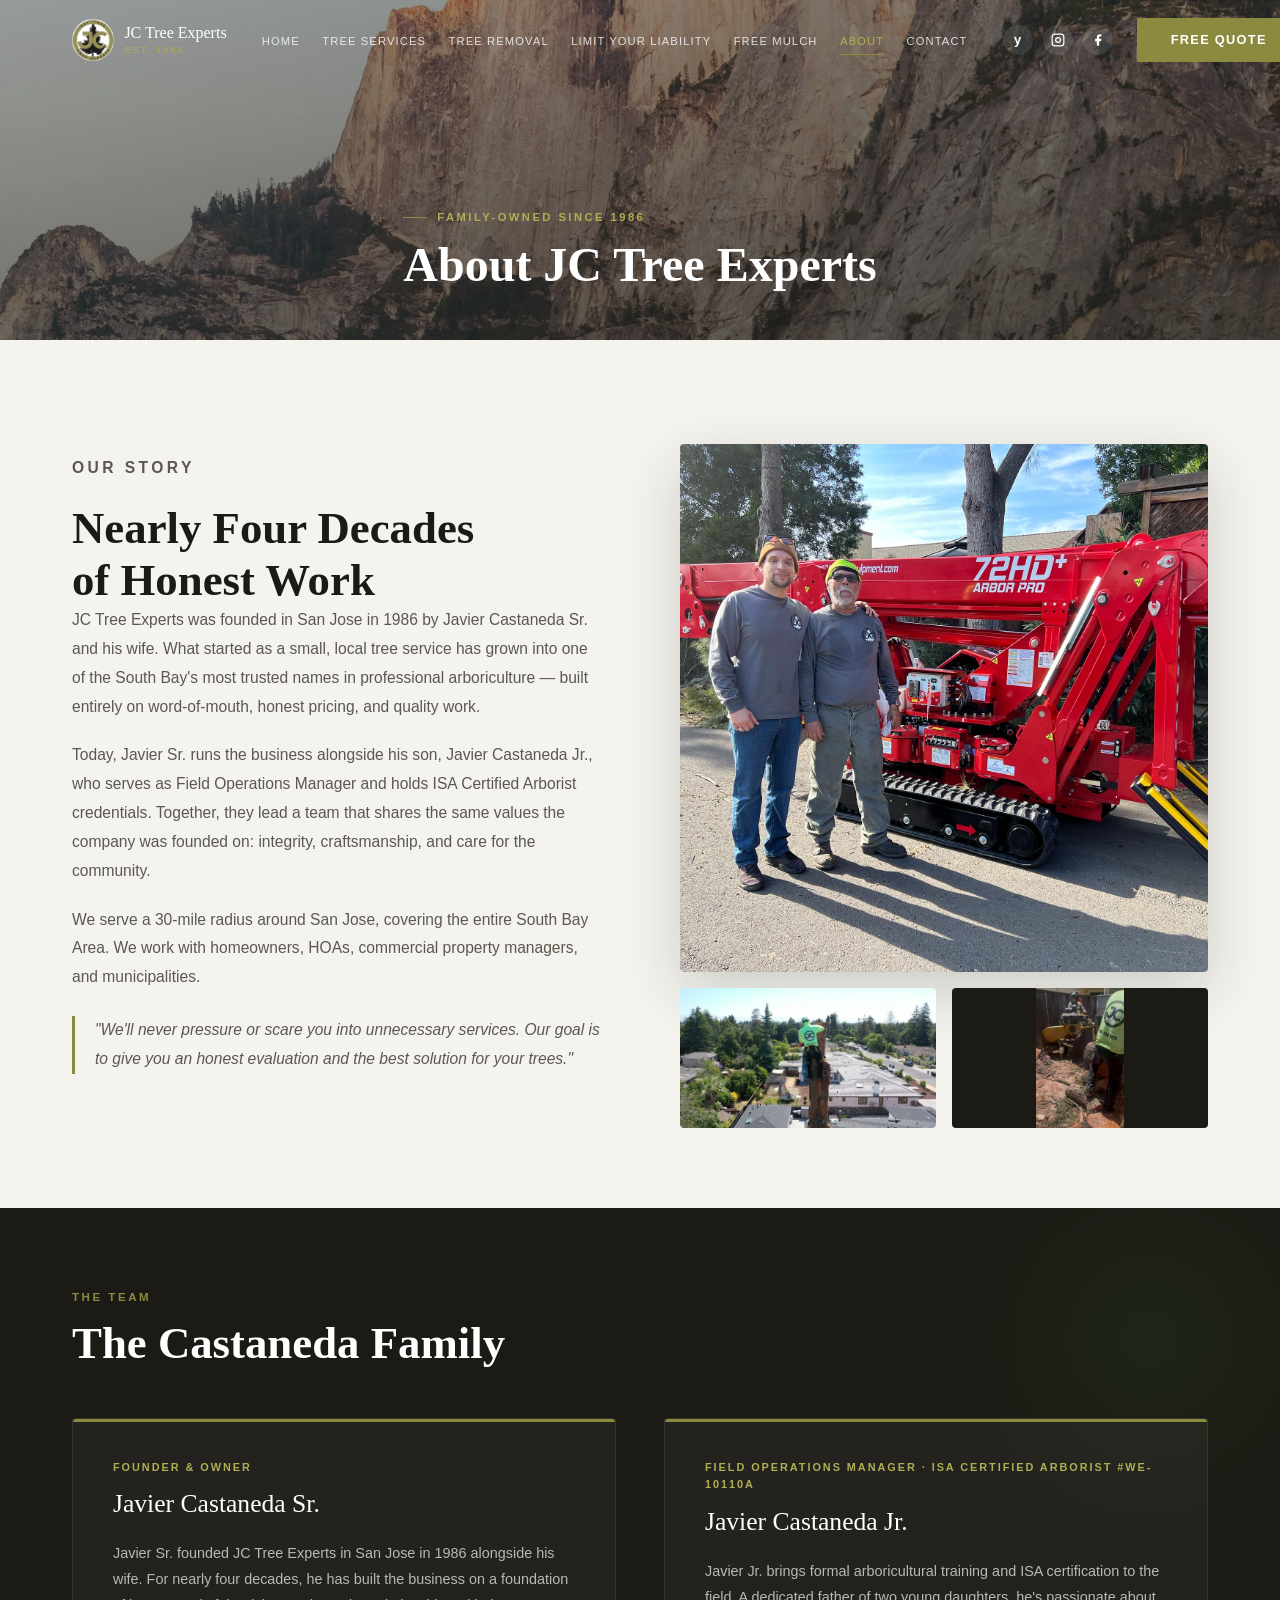
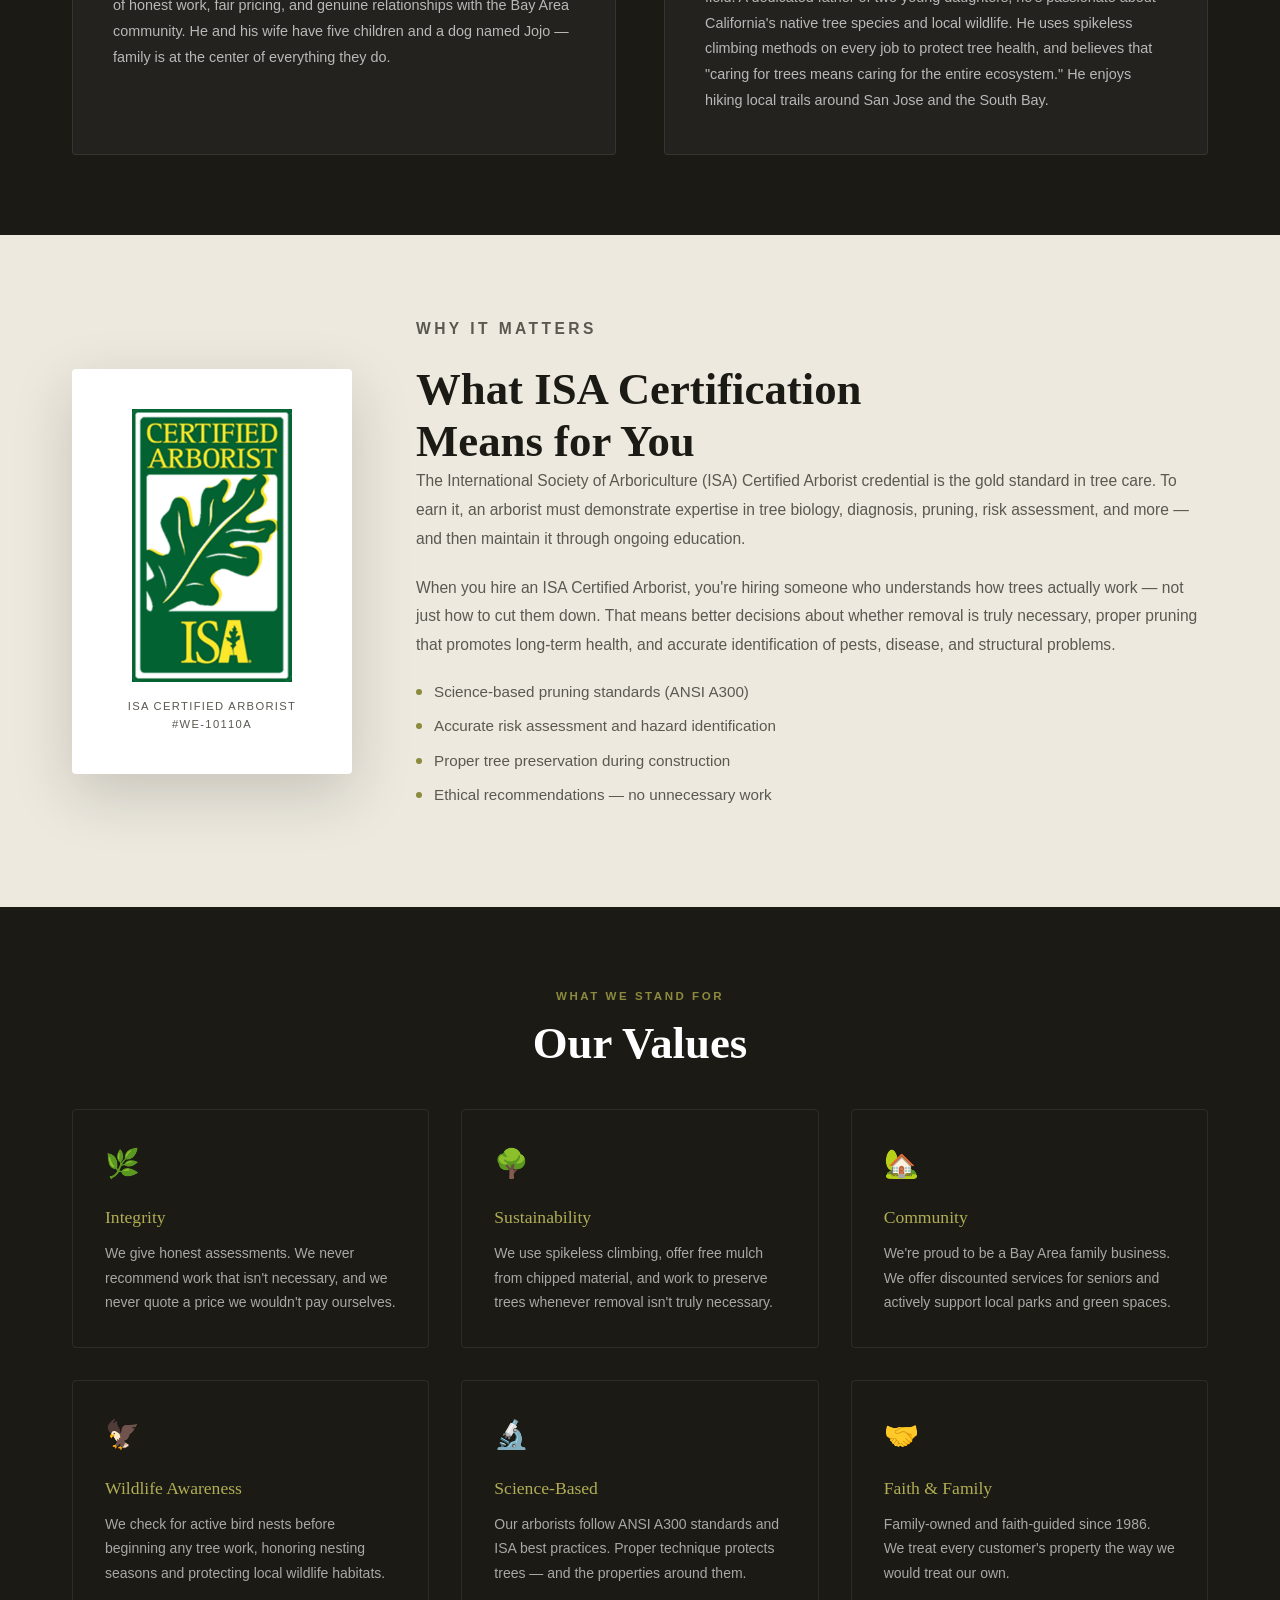
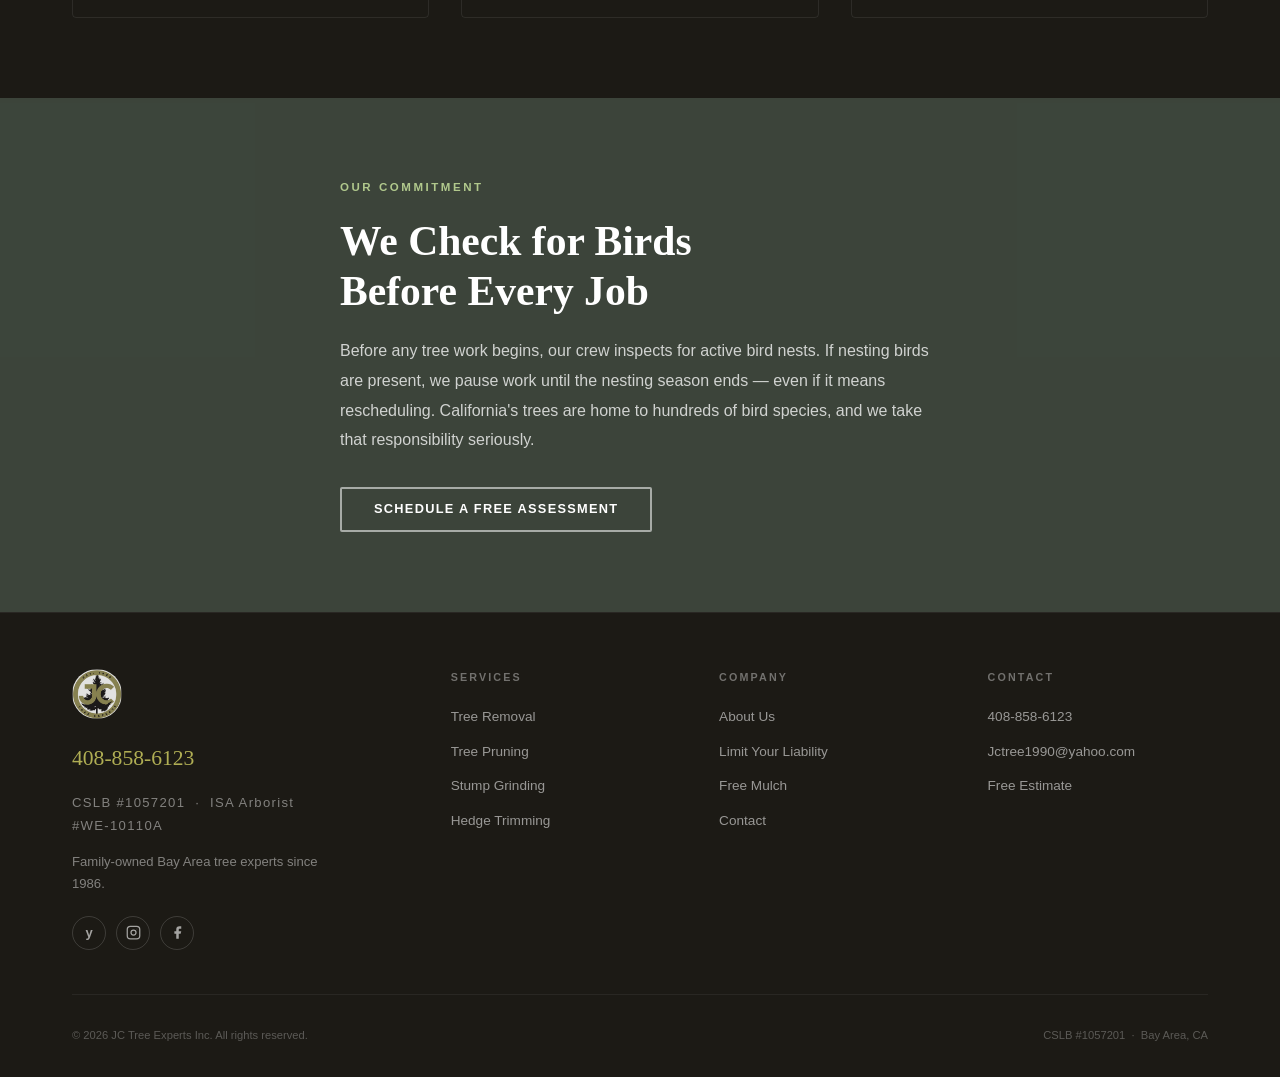
==== commit 15aab8a7: "Add Google Ads tag (AW-649319874) to all pages Co-Authored-By: Claude Sonnet 4.6 <noreply@anthropic." ====
--- a/about.html
+++ b/about.html
@@ -1,6 +1,14 @@
 <!DOCTYPE html>
 <html lang="en">
 <head>
+<!-- Google tag (gtag.js) -->
+<script async src="https://www.googletagmanager.com/gtag/js?id=AW-649319874"></script>
+<script>
+  window.dataLayer = window.dataLayer || [];
+  function gtag(){dataLayer.push(arguments);}
+  gtag('js', new Date());
+  gtag('config', 'AW-649319874');
+</script>
 <meta charset="UTF-8">
 <meta name="viewport" content="width=device-width, initial-scale=1.0">
 <script async src="https://www.googletagmanager.com/gtag/js?id=G-9QSV6HJD65"></script>
--- a/styles.css
+++ b/styles.css
@@ -161,7 +161,6 @@
 .stat-n{font-family:var(--serif);font-size:2.125rem;color:var(--gold-l);line-height:1;margin-bottom:.2rem}
 .stat-l{font-size:.63rem;letter-spacing:.18em;text-transform:uppercase;color:rgba(255,255,255,.45)}
 
-/* ── STICKY MOBILE CTA BAR ── */
 
 /* ── RESPONSIVE ── */
 @media(max-width:1024px){
@@ -174,12 +173,6 @@
   .ft-bottom{flex-direction:column;gap:.75rem;text-align:center}
   .stat+.stat::before{display:none}
   .float-wa{display:none}
-  .mobile-cta-bar{display:flex;position:fixed;bottom:0;left:0;right:0;z-index:900;height:58px}
-  .mobile-cta-call{flex:1;display:flex;align-items:center;justify-content:center;gap:.5rem;background:var(--gold);color:#fff;font-size:.78rem;font-weight:700;letter-spacing:.08em;text-transform:uppercase}
-  .mobile-cta-call svg{width:16px;height:16px}
-  .mobile-cta-wa{width:58px;display:flex;align-items:center;justify-content:center;background:#25D366}
-  .mobile-cta-wa svg{width:26px;height:26px;color:#fff}
-  body{padding-bottom:58px}
 }
 @media(max-width:540px){
   .ft-grid{grid-template-columns:1fr;gap:2rem}
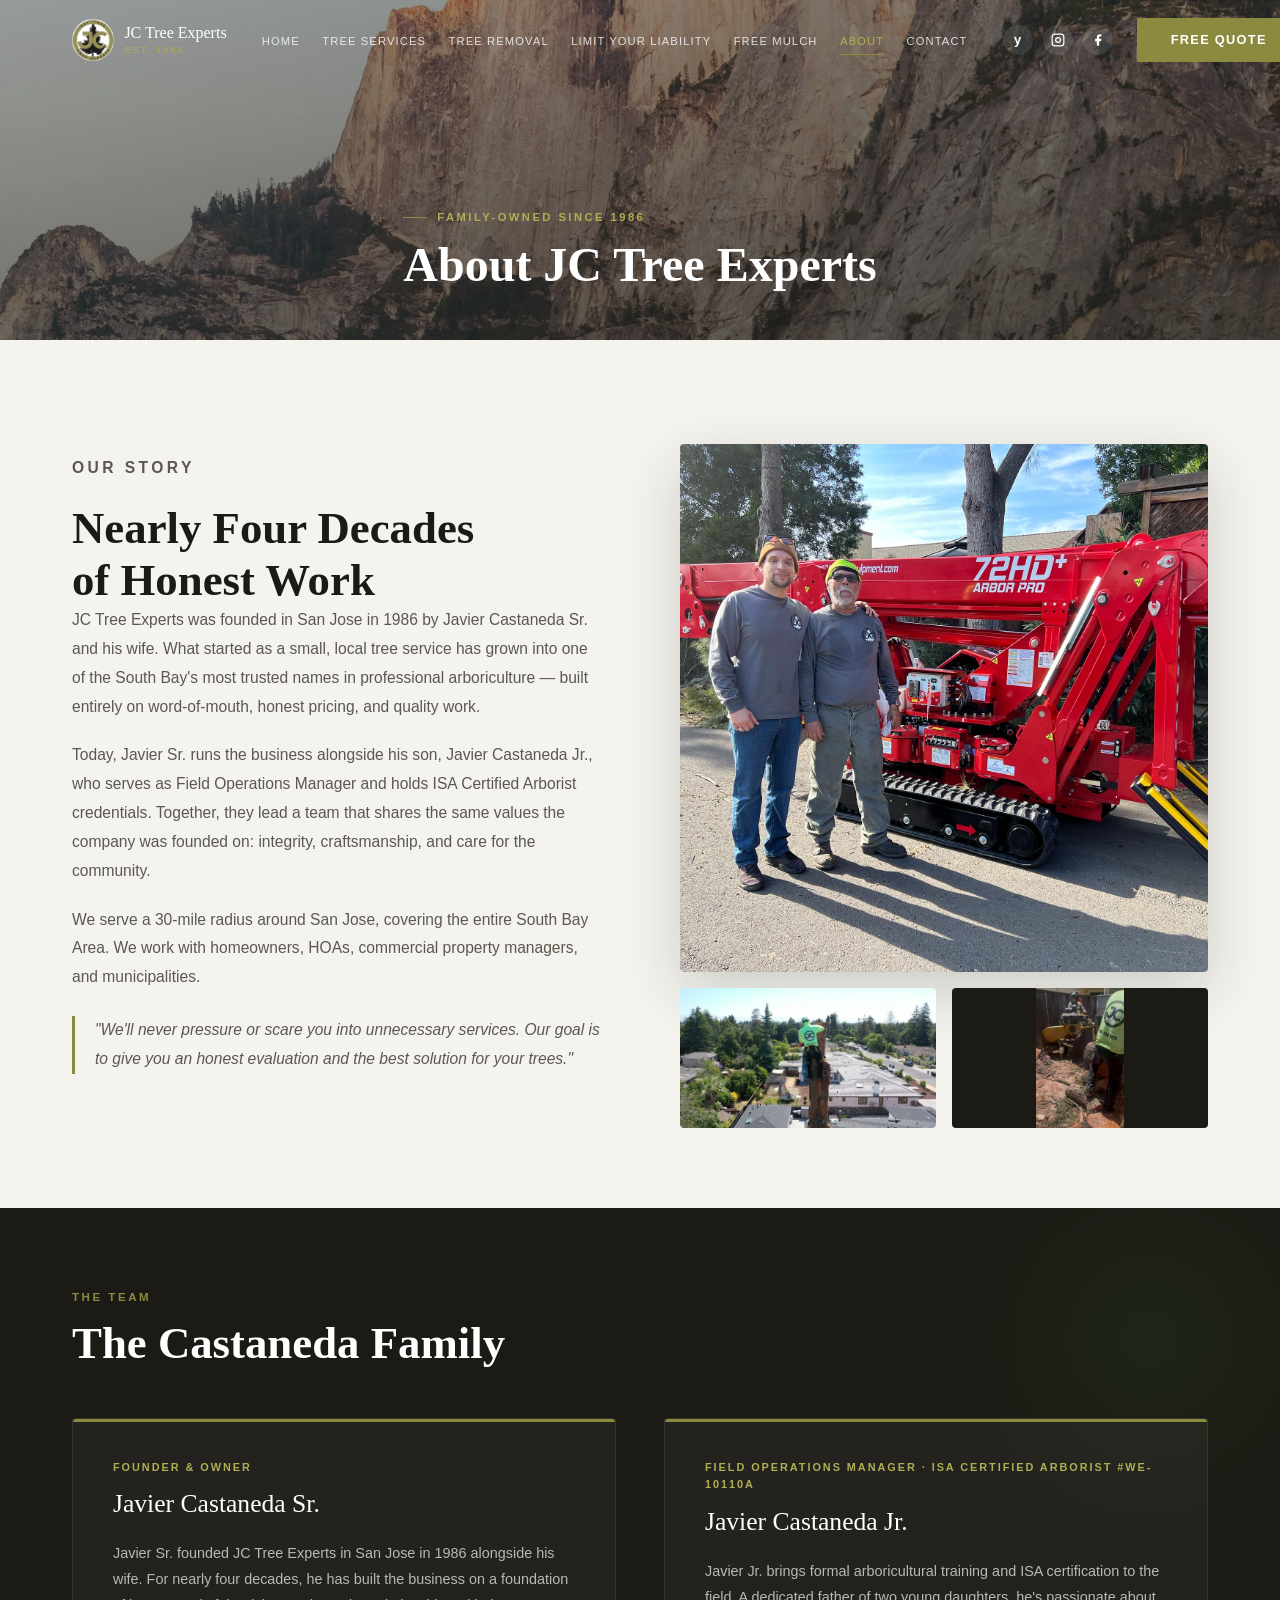
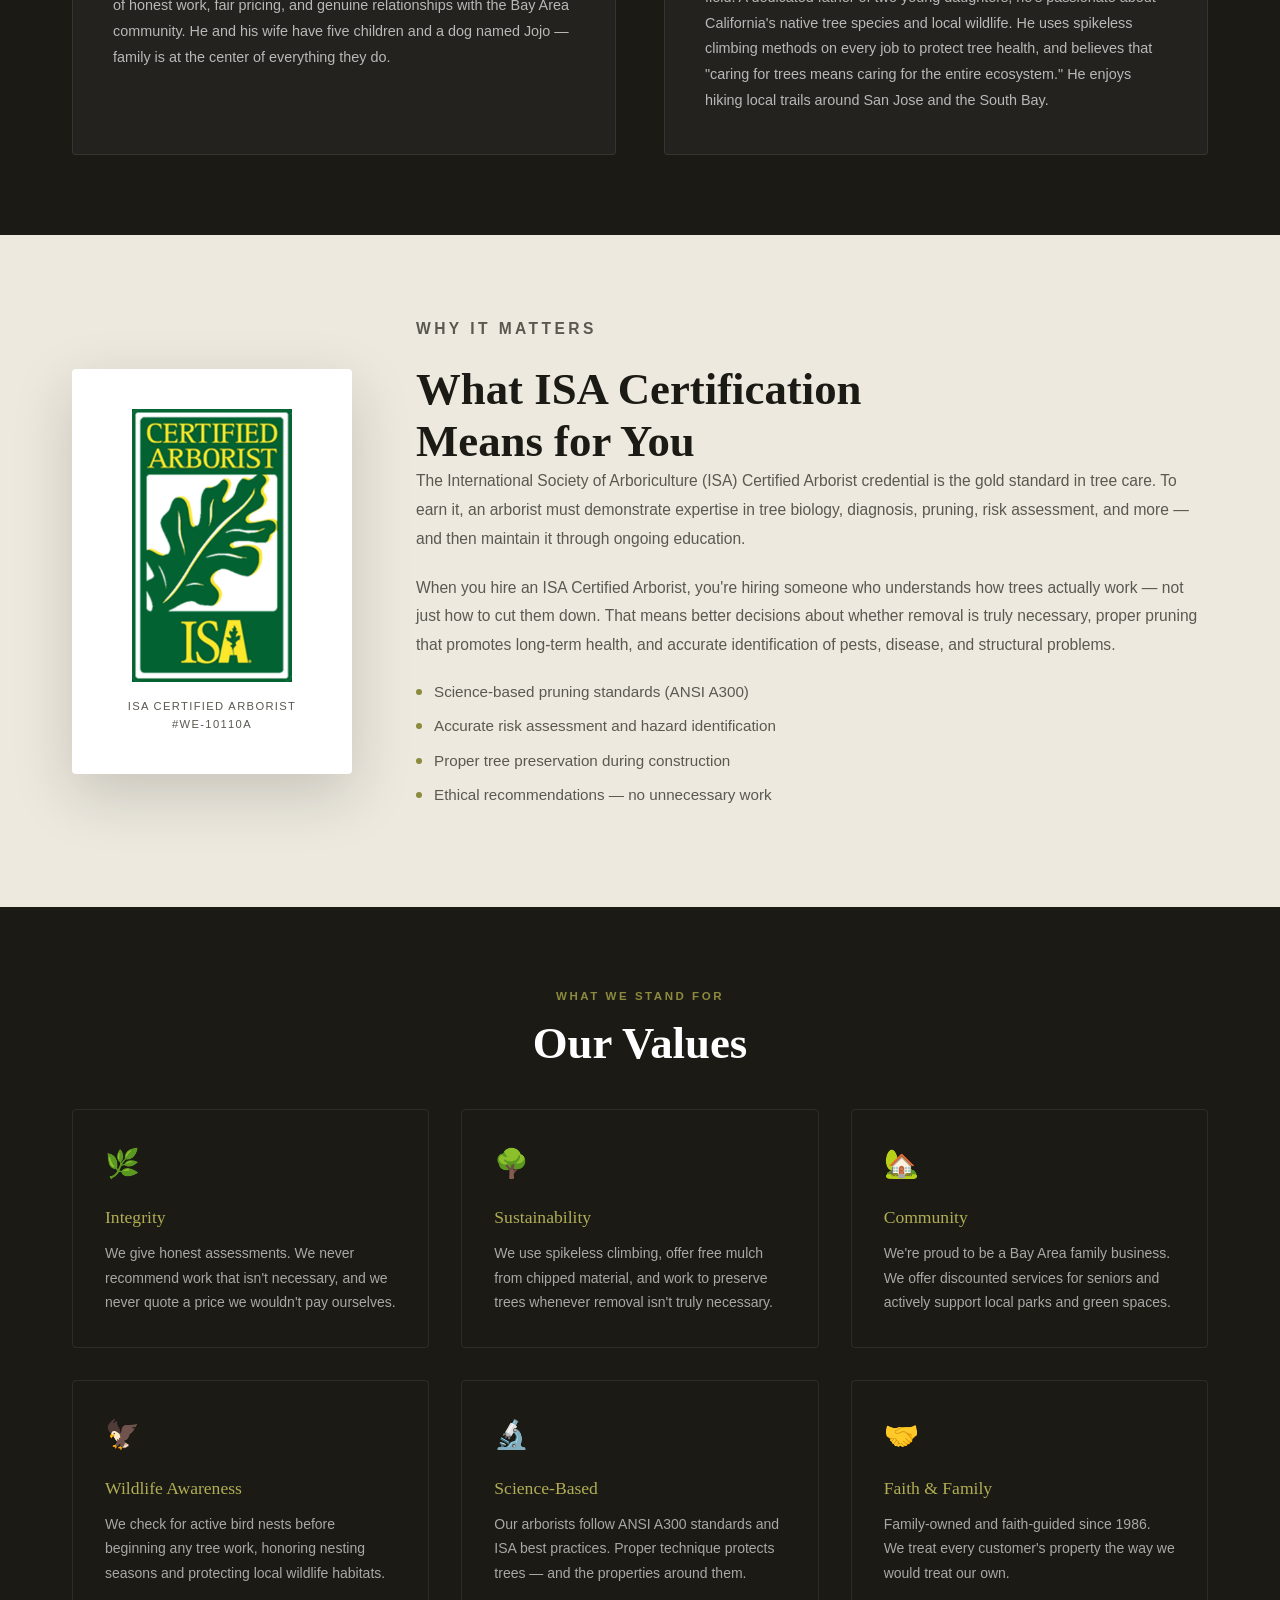
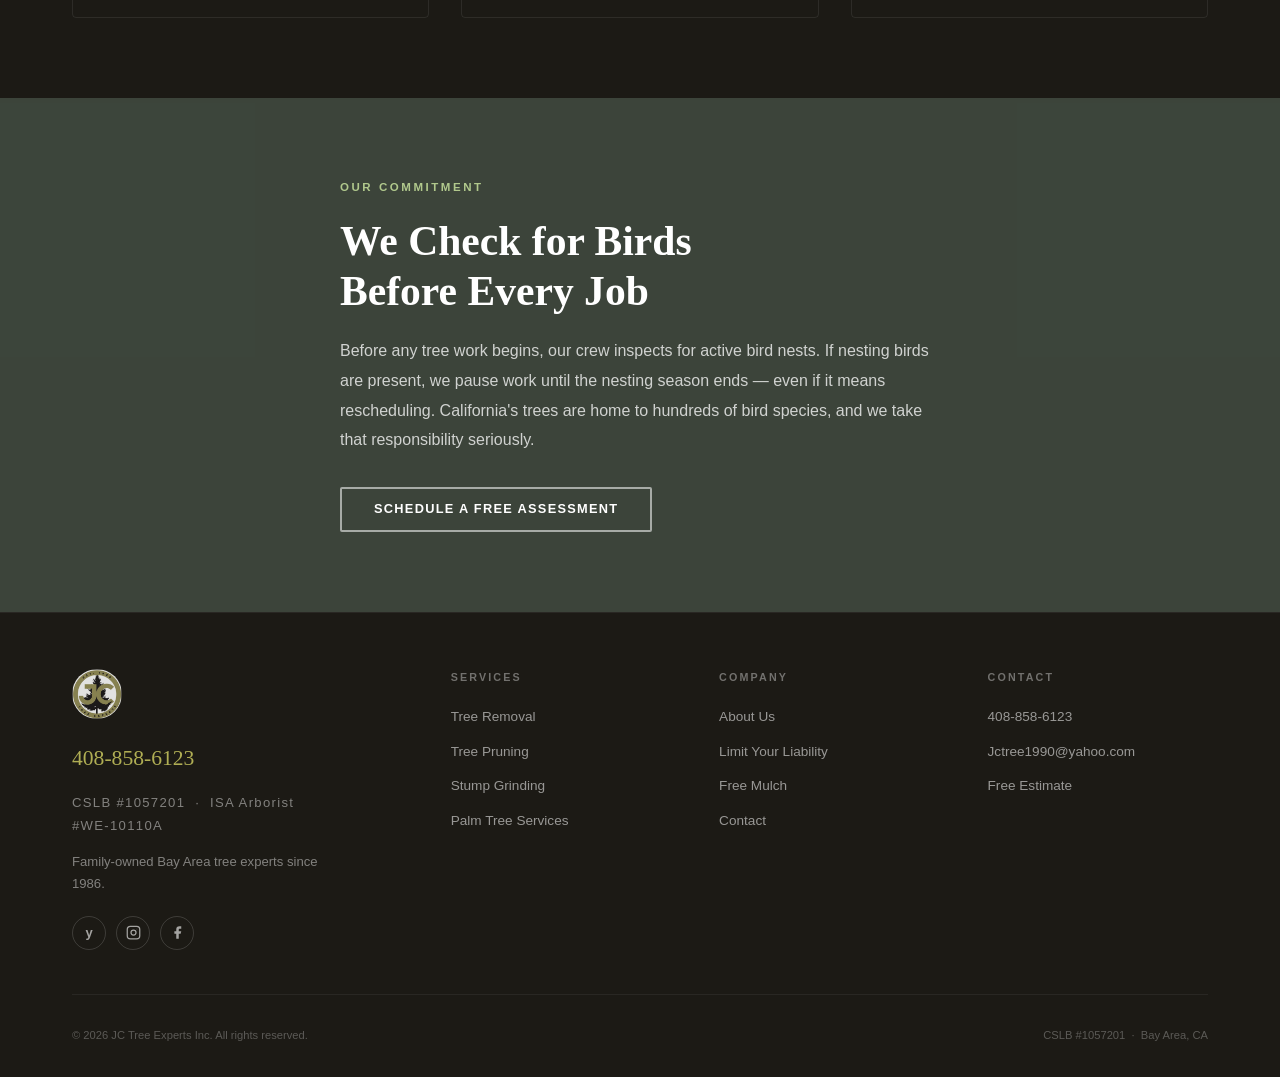
==== commit 479c8282: "Add Land Clearing, Consulting Arborist, Tree Planting services; create Arborist page - Added 3 new s" ====
--- a/about.html
+++ b/about.html
@@ -346,6 +346,7 @@
 <div class="mob-menu" id="mobMenu">
   <a href="index.html" class="mob-link">Home</a>
   <a href="tree-services.html" class="mob-link">Tree Services</a>
+  <a href="arborist.html" class="mob-link">Arborist</a>
   <a href="tree-removal.html" class="mob-link">Tree Removal</a>
   <a href="limit-liability.html" class="mob-link">Limit Your Liability</a>
   <a href="free-mulch.html" class="mob-link">Free Mulch</a>
@@ -500,7 +501,7 @@
           <a href="https://www.facebook.com/jctreeexperts" target="_blank" class="ft-social"><svg viewBox="0 0 24 24" fill="currentColor"><path d="M18 2h-3a5 5 0 00-5 5v3H7v4h3v8h4v-8h3l1-4h-4V7a1 1 0 011-1h3z"/></svg></a>
         </div>
       </div>
-      <div class="ft-col"><h4>Services</h4><ul class="ft-links"><li><a href="tree-removal.html">Tree Removal</a></li><li><a href="tree-services.html">Tree Pruning</a></li><li><a href="tree-services.html">Stump Grinding</a></li><li><a href="tree-services.html">Hedge Trimming</a></li></ul></div>
+      <div class="ft-col"><h4>Services</h4><ul class="ft-links"><li><a href="tree-removal.html">Tree Removal</a></li><li><a href="tree-services.html">Tree Pruning</a></li><li><a href="tree-services.html">Stump Grinding</a></li><li><a href="tree-services.html">Palm Tree Services</a></li></ul></div>
       <div class="ft-col"><h4>Company</h4><ul class="ft-links"><li><a href="about.html">About Us</a></li><li><a href="limit-liability.html">Limit Your Liability</a></li><li><a href="free-mulch.html">Free Mulch</a></li><li><a href="contact.html">Contact</a></li></ul></div>
       <div class="ft-col"><h4>Contact</h4><ul class="ft-links"><li><a href="tel:4088586123">408-858-6123</a></li><li><a href="mailto:Jctree1990@yahoo.com">Jctree1990@yahoo.com</a></li><li><a href="contact.html">Free Estimate</a></li></ul></div>
     </div>
--- a/styles.css
+++ b/styles.css
@@ -114,27 +114,36 @@
 .ft-bottom a:hover{color:var(--gold-l)}
 
 /* ── REVIEWS ── */
-#reviews{padding:6rem 0;background:var(--dark);overflow:hidden}
-.reviews-track-wrap{position:relative;margin-top:3rem}
-.reviews-track{display:flex;gap:1.5rem;overflow-x:auto;scroll-snap-type:x mandatory;scrollbar-width:none;-ms-overflow-style:none;padding-bottom:.5rem;cursor:grab}
+#reviews{padding:5rem 0;background:#f6f5f1;overflow:hidden}
+.reviews-rating-bar{display:flex;align-items:center;justify-content:space-between;flex-wrap:wrap;gap:1rem;margin-bottom:2.5rem;padding-bottom:2rem;border-bottom:1px solid rgba(0,0,0,.08)}
+.reviews-rating-left{display:flex;align-items:center;gap:1.25rem}
+.reviews-rating-score{font-family:var(--serif);font-size:3rem;font-weight:700;color:var(--dark);line-height:1}
+.reviews-rating-detail{display:flex;flex-direction:column;gap:.3rem}
+.reviews-rating-stars{color:#f5a320;font-size:1.1rem;letter-spacing:2px}
+.reviews-rating-count{font-size:.8rem;color:var(--textm)}
+.reviews-write-btn{display:inline-flex;align-items:center;gap:.5rem;background:#fff;border:1px solid rgba(0,0,0,.15);border-radius:4px;padding:.6rem 1.25rem;font-size:.82rem;font-weight:600;color:var(--dark);text-decoration:none;transition:border-color .2s,box-shadow .2s;white-space:nowrap}
+.reviews-write-btn:hover{border-color:var(--gold);box-shadow:0 2px 8px rgba(0,0,0,.1)}
+.reviews-write-btn svg{width:16px;height:16px}
+.reviews-track-wrap{position:relative;margin-top:0}
+.reviews-track{display:flex;gap:1.25rem;overflow-x:auto;scroll-snap-type:x mandatory;scrollbar-width:none;-ms-overflow-style:none;padding-bottom:.5rem}
 .reviews-track::-webkit-scrollbar{display:none}
-.reviews-track.grabbing{cursor:grabbing}
-.review-card{flex:0 0 340px;background:rgba(255,255,255,.05);border:1px solid rgba(255,255,255,.08);border-radius:4px;padding:2rem;scroll-snap-align:start;transition:transform .3s var(--ease),box-shadow .3s var(--ease)}
-.review-card:hover{transform:translateY(-4px);box-shadow:0 16px 40px rgba(0,0,0,.3)}
-.review-source{display:inline-flex;align-items:center;gap:.3rem;font-size:.65rem;font-weight:600;letter-spacing:.1em;text-transform:uppercase;margin-top:.3rem;cursor:pointer;transition:opacity .2s}
+.review-card{flex:0 0 340px;background:#fff;border:1px solid rgba(0,0,0,.08);border-radius:8px;padding:1.75rem;scroll-snap-align:start;transition:transform .3s var(--ease),box-shadow .3s var(--ease);box-shadow:0 2px 12px rgba(0,0,0,.06)}
+.review-card:hover{transform:translateY(-4px);box-shadow:0 12px 32px rgba(0,0,0,.12)}
+.review-card-top{display:flex;align-items:flex-start;justify-content:space-between;margin-bottom:.75rem}
+.review-source{display:inline-flex;align-items:center;gap:.3rem;font-size:.65rem;font-weight:600;letter-spacing:.1em;text-transform:uppercase;cursor:pointer;transition:opacity .2s}
 .review-source:hover{opacity:.75}
-.review-stars{display:flex;gap:3px;margin-bottom:1rem;color:var(--gold-l);font-size:1rem;letter-spacing:1px}
-.review-text{font-size:.9rem;color:rgba(255,255,255,.75);line-height:1.75;margin-bottom:1.25rem;font-style:italic}
+.review-stars{display:flex;gap:2px;margin-bottom:.875rem;color:#f5a320;font-size:1rem;letter-spacing:1px}
+.review-text{font-size:.88rem;color:rgba(30,28,24,.7);line-height:1.75;margin-bottom:1.25rem;font-style:italic}
 .review-text::before{content:'\201C';font-size:1.5rem;color:var(--gold);line-height:0;vertical-align:-.25em;margin-right:.2rem}
 .review-author{display:flex;align-items:center;gap:.75rem}
 .review-initials{width:36px;height:36px;border-radius:50%;background:var(--gold);display:flex;align-items:center;justify-content:center;font-size:.75rem;font-weight:700;color:#fff;flex-shrink:0}
-.review-name{font-size:.875rem;font-weight:600;color:#fff;line-height:1.2}
-.review-meta{font-size:.7rem;color:rgba(255,255,255,.4);letter-spacing:.05em}
+.review-name{font-size:.875rem;font-weight:600;color:var(--dark);line-height:1.2}
+.review-meta{font-size:.7rem;color:rgba(30,28,24,.4);letter-spacing:.05em}
 .review-source.yelp{color:#d32323}
 .review-source.google{color:#4285f4}
-.review-nav{display:flex;gap:.75rem;margin-top:1.75rem}
-.review-btn{width:40px;height:40px;border-radius:50%;background:rgba(255,255,255,.08);border:1px solid rgba(255,255,255,.12);color:#fff;display:flex;align-items:center;justify-content:center;cursor:pointer;transition:all .2s}
-.review-btn:hover{background:var(--gold);border-color:var(--gold)}
+.reviews-controls{display:flex;gap:.75rem;margin-top:2rem}
+.review-btn{width:40px;height:40px;border-radius:50%;background:#fff;border:1px solid rgba(0,0,0,.12);color:var(--dark);display:flex;align-items:center;justify-content:center;cursor:pointer;transition:all .2s}
+.review-btn:hover{background:var(--gold);border-color:var(--gold);color:#fff}
 .review-btn svg{width:16px;height:16px}
 
 /* ── CONTENT PROSE ── */
